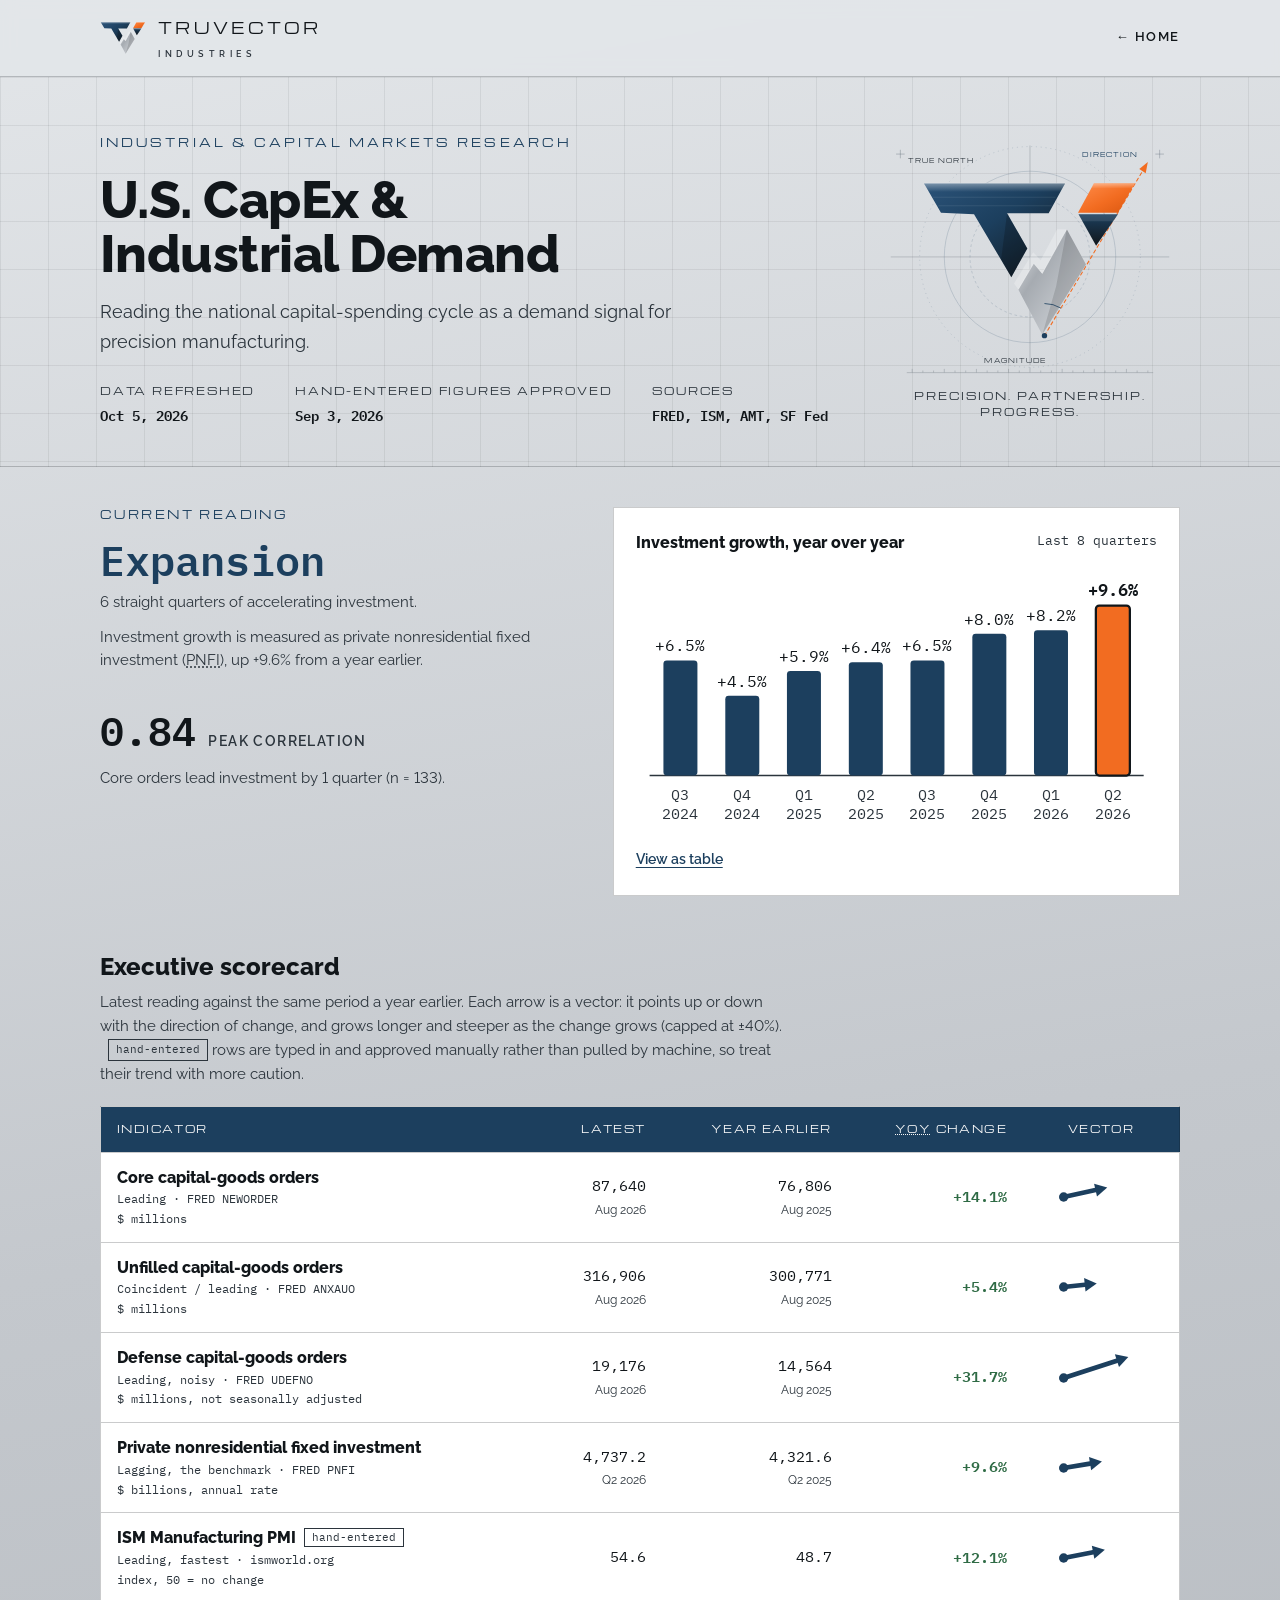
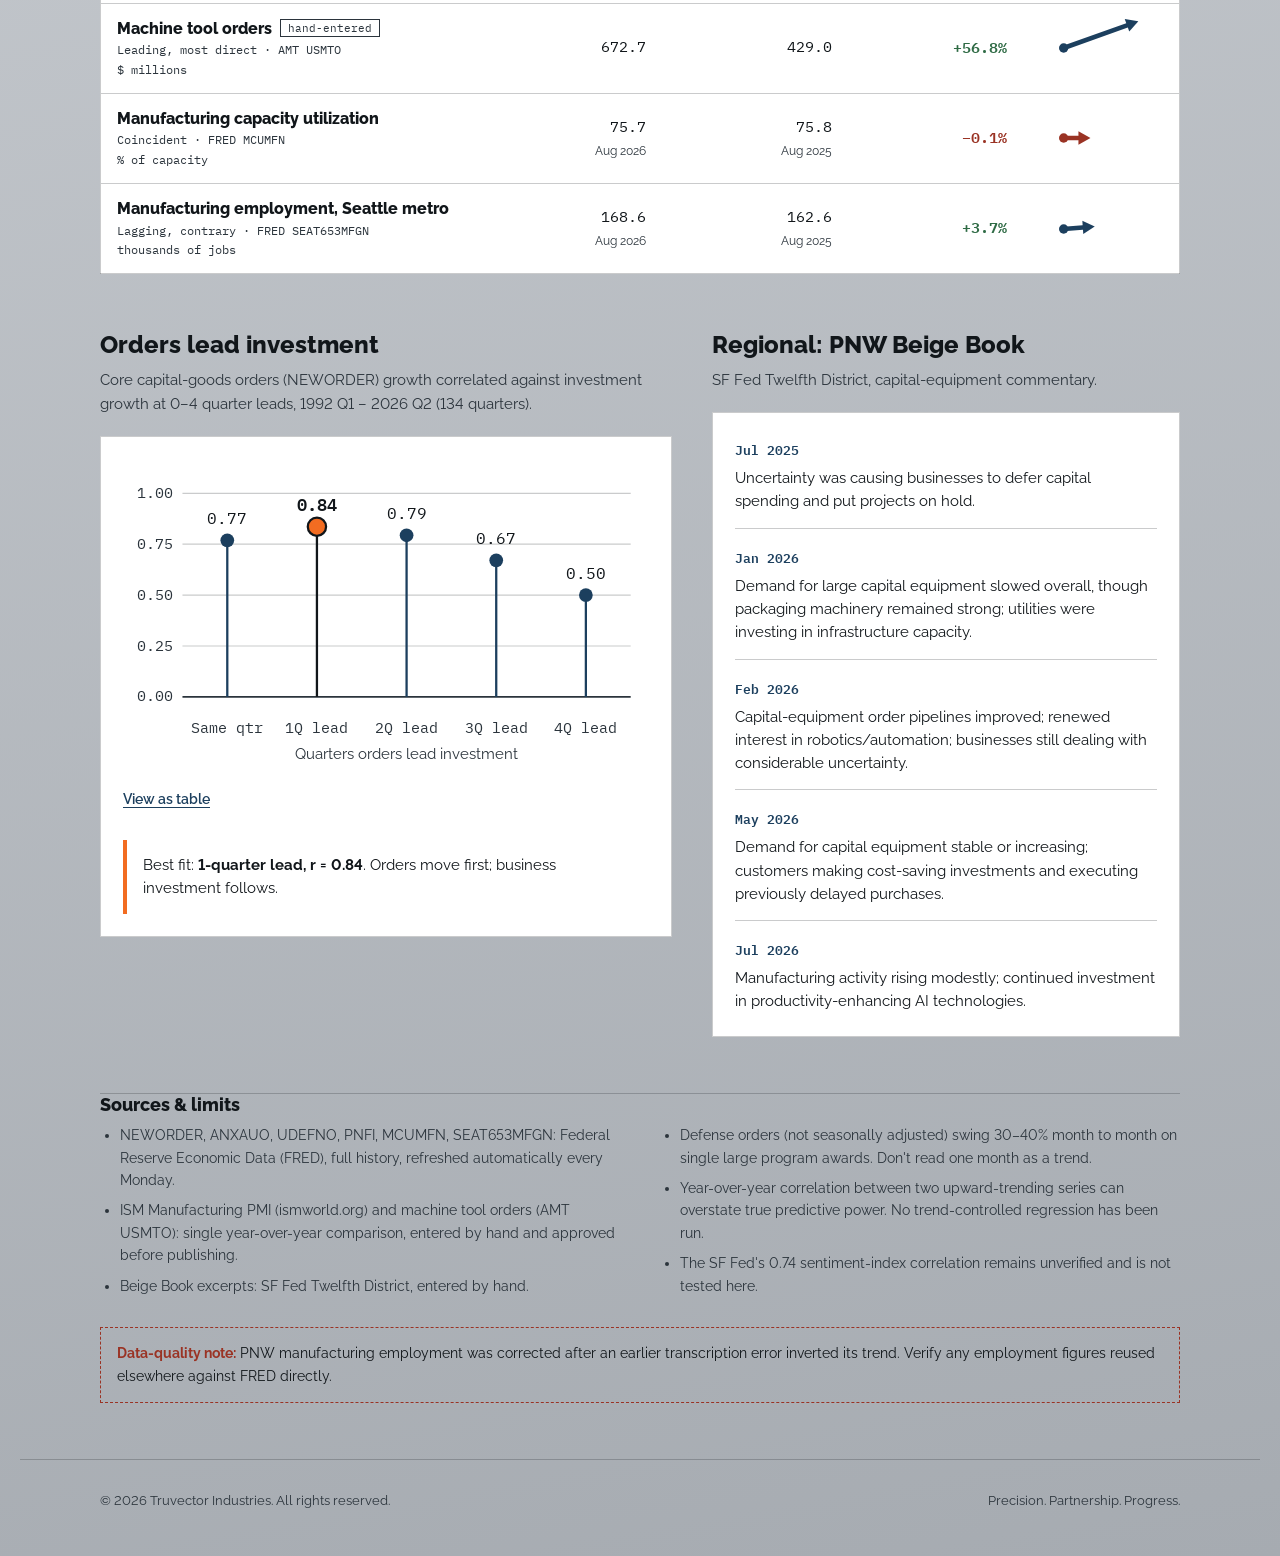
==== public/capex-dashboard.html @ a0f199b0 "Center the figure caption on the home page to match the economics page Co-Authored-By: Claude Sonnet" ====
<!doctype html>
<html lang="en">
<head>
<meta charset="utf-8">
<meta name="viewport" content="width=device-width, initial-scale=1">
<meta name="robots" content="noindex, nofollow">
<link rel="icon" href="favicon.svg" type="image/svg+xml">
<title>CapEx &amp; Industrial Demand | Truvector Industries</title>
<link rel="preconnect" href="https://fonts.googleapis.com">
<link rel="preconnect" href="https://fonts.gstatic.com" crossorigin>
<link rel="stylesheet" href="https://fonts.googleapis.com/css2?family=Michroma&amp;family=Raleway:wght@400;500;600;800&amp;family=IBM+Plex+Mono:wght@400;600&amp;display=swap">
<style>body{margin:0}html{-webkit-text-size-adjust:100%}

/* Machined Silver (#A6ABB1) is the page colour: a gradient from a light tint of it down to the pure brand value. */
:root {
  color-scheme: light;
  --silver-hi: #E3E6E9;
  --silver: #A6ABB1;
  --bg: #C9CDD1;
  --bg-alt: rgba(255,255,255,.38);
  --ink: #11161A;
  --ink-soft: #2B343C;
  --blue: #1C3F5E;
  --blue-text: #1C3F5E;
  --orange: #F26C21;
  --rule: rgba(17,22,26,.22);
  --grid: rgba(17,22,26,.07);
  --btn-bg: #F26C21;
  --btn-ink: #11161A;
  --panel: #FFFFFF;
  --up: #2F6B45;
  --down: #9A3324;
  --track: #E3E7EB;
  --font-mono: "IBM Plex Mono", ui-monospace, Menlo, Consolas, monospace;
  --font-display: "Raleway", "Helvetica Neue", Arial, sans-serif;
  --font-tech: "Michroma", "Eurostile", "Arial Black", sans-serif;
}

* { box-sizing: border-box; }
html { scroll-behavior: smooth; }
html {
  background: var(--silver);
  background-image: linear-gradient(170deg, var(--silver-hi) 0%, #C4C8CD 38%, var(--silver) 100%);
  background-repeat: no-repeat;
  min-height: 100%;
}
body {
  background: transparent;
  color: var(--ink);
  font-family: var(--font-display);
  font-size: 17px;
  line-height: 1.65;
  font-variant-numeric: lining-nums;
  padding-inline: 20px;
}
@media (prefers-reduced-motion: reduce) { html { scroll-behavior: auto; } }

a { color: var(--blue-text); }
:focus-visible { outline: 3px solid var(--blue-text); outline-offset: 3px; }
.dg-ring { stroke: var(--blue-text); opacity: .3; }
.dg-axis { stroke: #5B6670; opacity: .55; } .dg-dash { stroke: var(--blue-text); opacity: .6; } .dg-dot { fill: var(--blue-text); } .dg-arc { stroke: var(--blue-text); }
.dg-t text { fill: var(--ink-soft); } .dg-t text.b { fill: var(--blue-text); }
.skip { position: absolute; left: 16px; top: -100px; z-index: 10; background: var(--ink); color: var(--bg); padding: 12px 18px; font-weight: 800; text-decoration: none; }
.skip:focus { top: 8px; }
.vh { position: absolute; width: 1px; height: 1px; margin: -1px; padding: 0; overflow: hidden; clip: rect(0 0 0 0); white-space: nowrap; border: 0; }

.wrap { max-width: 1080px; margin-inline: auto; }

/* header */
.site-header {
  position: sticky; top: env(safe-area-inset-top, 0px); z-index: 5;
  background: rgba(227,230,233,.9);
  -webkit-backdrop-filter: blur(8px); backdrop-filter: blur(8px);
  border-bottom: 1px solid var(--rule);
  margin-inline: -20px; padding-inline: 20px;
}
.site-header .wrap { display: flex; align-items: center; justify-content: space-between; gap: 16px; padding-block: 14px; }
.brand { display: flex; align-items: center; gap: 12px; text-decoration: none; color: var(--ink); }
.brand svg { width: 46px; height: 34px; flex: none; }
.brand-name { font-family: var(--font-tech); font-size: 15px; letter-spacing: .22em; line-height: 1; }
.brand-sub { display: block; font-size: 9px; letter-spacing: .5em; color: var(--ink-soft); margin-top: 5px; font-family: var(--font-display); font-weight: 600; }
nav { display: flex; gap: 26px; }
nav a.econ { color: var(--blue-text); border-bottom-color: var(--orange); }
nav a { display: inline-flex; align-items: center; min-height: 44px; font-size: 13px; letter-spacing: .12em; text-transform: uppercase; font-weight: 600; color: var(--ink); text-decoration: none; border-bottom: 2px solid transparent; }
nav a:hover { border-bottom-color: var(--orange); }
@media (max-width: 720px) { nav a:not(.keep) { display: none; } nav { gap: 20px; } }

/* hero */
.hero {
  background-image:
    linear-gradient(var(--grid) 1px, transparent 1px),
    linear-gradient(90deg, var(--grid) 1px, transparent 1px);
  background-size: 48px 48px;
  margin-inline: -20px; padding-inline: 20px;
  border-bottom: 1px solid var(--rule);
}
.hero .wrap { display: grid; grid-template-columns: 1.15fr .85fr; gap: 48px; align-items: center; padding-block: 88px 96px; }
@media (max-width: 860px) { .hero .wrap { grid-template-columns: 1fr; gap: 36px; padding-block: 56px 64px; } }
.eyebrow { font-family: var(--font-tech); font-size: 11px; letter-spacing: .28em; text-transform: uppercase; color: var(--blue-text); margin: 0 0 22px; }
h1 { font-size: clamp(38px, 6vw, 68px); line-height: 1.04; font-weight: 800; letter-spacing: -.01em; margin: 0 0 26px; text-wrap: balance; }
h1 .o { color: var(--blue-text); }
.lede { font-size: 19px; color: var(--ink-soft); max-width: 34em; margin: 0 0 32px; }
.btn { display: inline-block; background: var(--btn-bg); color: var(--btn-ink); font-weight: 800; font-size: 14px; letter-spacing: .12em; text-transform: uppercase; text-decoration: none; padding: 15px 26px; border-radius: 2px; }
.btn:hover { filter: brightness(1.06); }
.btn.ghost { background: transparent; color: var(--ink); border: 2px solid var(--ink); padding: 13px 24px; margin-left: 12px; }
.btn.ghost:hover { background: var(--ink); color: #F7F8F9; filter: none; }
.cta-row { display: flex; flex-wrap: wrap; gap: 12px; align-items: center; }
.cta-row .btn.ghost { margin-left: 0; }
.hero figure { margin: 0; }
.hero svg { width: 100%; height: auto; display: block; }
.hero figcaption, .mark-fig figcaption { text-align: center; font-family: var(--font-tech); font-size: 10px; letter-spacing: .2em; text-transform: uppercase; color: var(--ink-soft); margin-top: 8px; }

/* sections */
section { padding-block: 88px; scroll-margin-top: 70px; }
@media (max-width: 720px) { section { padding-block: 60px; } }
.alt { background: var(--bg-alt); margin-inline: -20px; padding-inline: 20px; border-block: 1px solid var(--rule); }
h2 { font-size: clamp(28px, 4vw, 40px); line-height: 1.12; font-weight: 800; margin: 0 0 20px; text-wrap: balance; }
h3 { font-size: 18px; font-weight: 800; margin: 0 0 8px; letter-spacing: .01em; }
.intro { max-width: 40em; color: var(--ink-soft); margin: 0 0 44px; }
.split { display: grid; grid-template-columns: 5fr 7fr; gap: 56px; }
@media (max-width: 860px) { .split { grid-template-columns: 1fr; gap: 24px; } }

/* pillars */
.pillars { display: grid; grid-template-columns: repeat(3, 1fr); gap: 0; border-top: 2px solid var(--ink); }
.pillar { padding: 24px 28px 8px 0; }
.pillar + .pillar { padding-left: 28px; border-left: 1px solid var(--rule); }
.pillar p { margin: 0; color: var(--ink-soft); font-size: 16px; }
.pillar .tag { font-family: var(--font-tech); font-size: 10px; letter-spacing: .24em; color: var(--blue-text); display: block; margin-bottom: 14px; }
@media (max-width: 760px) {
  .pillars { grid-template-columns: 1fr; }
  .pillar, .pillar + .pillar { padding: 22px 0; border-left: 0; border-bottom: 1px solid var(--rule); }
}

/* shops */
.shops { display: grid; grid-template-columns: repeat(3, 1fr); gap: 20px; margin-top: 8px; }
@media (max-width: 860px) { .shops { grid-template-columns: 1fr; } }
.slot { border: 1.5px dashed #5B6670; padding: 26px 24px; min-height: 172px; display: flex; flex-direction: column; justify-content: space-between; background: rgba(255,255,255,.3); }
.slot .kicker { font-family: var(--font-tech); font-size: 10px; letter-spacing: .22em; text-transform: uppercase; color: var(--ink-soft); }
.slot .nm { font-size: 20px; font-weight: 800; }
.slot .nm small { display: block; font-size: 12px; font-weight: 600; letter-spacing: .14em; text-transform: uppercase; color: var(--blue-text); margin-bottom: 4px; }
.slot .dom { font-size: 14px; color: var(--ink-soft); margin: 4px 0 0; }
.shop-note { margin-top: 28px; max-width: 44em; color: var(--ink-soft); font-size: 16px; }

/* about */
.about-body p { margin: 0 0 18px; max-width: 40em; }
.join { margin-top: 36px; padding: 26px 28px; border-left: 4px solid var(--orange); background: var(--bg-alt); max-width: 40em; }
.join h3 { margin-bottom: 6px; }
.join p { margin: 0; color: var(--ink-soft); font-size: 16px; }

/* contact */
.contact-box { display: grid; grid-template-columns: 5fr 7fr; gap: 56px; align-items: start; }
@media (max-width: 860px) { .contact-box { grid-template-columns: 1fr; gap: 20px; } }
.addr { font-family: var(--font-tech); font-size: 14px; letter-spacing: .06em; word-break: break-all; user-select: all; color: var(--blue-text); }

footer { border-top: 1px solid var(--rule); padding-block: 30px 44px; font-size: 13px; color: var(--ink-soft); }
footer .wrap { display: flex; flex-wrap: wrap; justify-content: space-between; gap: 10px 24px; }

/* ---------- CapEx dashboard page ---------- */
.pagehead {
  background-image:
    linear-gradient(var(--grid) 1px, transparent 1px),
    linear-gradient(90deg, var(--grid) 1px, transparent 1px);
  background-size: 48px 48px;
  margin-inline: -20px; padding-inline: 20px;
  border-bottom: 1px solid var(--rule);
}
.pagehead .wrap { display: grid; grid-template-columns: 1fr 300px; gap: 40px; align-items: center; padding-block: 56px 40px; }
.pagehead .mark-fig { margin: 0; }
.pagehead .mark-fig svg { width: 100%; height: auto; display: block; }
.mark-fig figcaption { text-align: center; }
@media (max-width: 860px) { .pagehead .wrap { grid-template-columns: 1fr; } .pagehead .mark-fig { display: none; } }
.pagehead h1 { font-size: clamp(32px, 5vw, 52px); margin-bottom: 16px; }
.pagehead .lede { font-size: 18px; margin-bottom: 26px; }
.meta-row { display: flex; flex-wrap: wrap; gap: 14px 40px; margin: 0; }
.meta-row dt { font-family: var(--font-tech); font-size: 10px; letter-spacing: .18em; text-transform: uppercase; color: var(--ink-soft); }
.meta-row dd { margin: 4px 0 0; font-family: var(--font-mono); font-size: 14px; font-weight: 600; }

.dash .wrap > section { padding-block: 0; }
.dash section { padding-block: 0; margin-top: 56px; }
.dash h2.section-title { font-size: 24px; line-height: 1.25; margin: 0 0 8px; }
.section-note { font-size: 15px; color: var(--ink-soft); margin: 0 0 20px; max-width: 46em; line-height: 1.6; }

.notice { margin: 32px 0 0; padding: 14px 18px; background: var(--bg-alt); border-left: 4px solid var(--orange); font-size: 15px; }

/* current reading */
.reading { display: grid; grid-template-columns: 5fr 6fr; gap: 40px; align-items: start; }
.dash .reading { margin-top: 40px; }
@media (max-width: 860px) { .reading { grid-template-columns: 1fr; gap: 28px; } }
.dash h2.eyebrow { font-family: var(--font-tech); font-size: 11px; letter-spacing: .22em; text-transform: uppercase; color: var(--blue-text); font-weight: 400; margin: 0 0 12px; line-height: 1.4; }
.regime { font-family: var(--font-mono); font-size: clamp(30px, 4.4vw, 42px); font-weight: 600; color: var(--blue-text); line-height: 1.15; margin: 0 0 8px; }
.regime-sub { margin: 0 0 12px; color: var(--ink-soft); font-size: 15px; line-height: 1.55; max-width: 34em; }
.bignum { font-family: var(--font-display); margin: 24px 0 4px; font-size: 14px; color: var(--ink-soft); text-transform: uppercase; letter-spacing: .1em; font-weight: 600; }
.bignum span { font-family: var(--font-mono); font-size: 40px; letter-spacing: 0; color: var(--ink); font-weight: 600; margin-right: 8px; text-transform: none; }
.reading-chart { margin: 0; background: var(--panel); border: 1px solid var(--rule); padding: 22px 22px 14px; }
.reading-chart figcaption { display: flex; flex-wrap: wrap; justify-content: space-between; gap: 4px 16px; margin-bottom: 10px; }
.cap { font-weight: 800; font-size: 16px; }
.capsub { font-family: var(--font-mono); font-size: 13px; color: var(--ink-soft); }

/* svg charts: all colour from tokens so both themes work */
.chart { width: 100%; height: auto; display: block; overflow: visible; }
.chart .axis { stroke: var(--ink-soft); stroke-width: 1.5; }
.chart .grid { stroke: var(--rule); stroke-width: 1; }
.chart .bar { fill: var(--blue-text); }
.chart .bar.latest, .chart .dot.peak { fill: var(--orange); stroke: var(--ink); stroke-width: 2; }
.chart .stem { stroke: var(--blue-text); stroke-width: 2; }
.chart .stem.peak { stroke: var(--ink); }
.chart .dot { fill: var(--blue-text); }
.chart text { font-family: var(--font-mono); }
.chart .val { fill: var(--ink); font-size: 14px; }
.chart .val.strong { font-weight: 600; font-size: 15px; }
.chart .tick { fill: var(--ink-soft); font-size: 13px; }
.chart .axislabel { fill: var(--ink-soft); font-size: 13px; font-family: var(--font-display); }

.tableview { margin-top: 10px; font-size: 14px; }
.tableview summary { cursor: pointer; min-height: 44px; display: flex; align-items: center; color: var(--blue-text); font-weight: 600; text-decoration: underline; text-underline-offset: 3px; }
.tableview[open] summary { margin-bottom: 6px; }
.mini { border-collapse: collapse; width: 100%; font-size: 14px; }
.mini th, .mini td { padding: 8px 10px; text-align: left; border-bottom: 1px solid var(--rule); }
.mini td { font-family: var(--font-mono); }
.mini thead th { font-size: 12px; color: var(--ink-soft); font-weight: 600; text-transform: uppercase; letter-spacing: .06em; }

/* scorecard */
.tscroll { overflow-x: auto; }
.scorecard { width: 100%; border-collapse: collapse; background: var(--panel); border: 1px solid var(--rule); }
.scorecard th, .scorecard td { padding: 14px 16px; border-bottom: 1px solid var(--rule); vertical-align: middle; }
.scorecard tbody tr:last-child > * { border-bottom: 0; }
.scorecard thead th { background: var(--blue); color: #F7F8F9; font-family: var(--font-tech); font-size: 10px; text-transform: uppercase; letter-spacing: .14em; font-weight: 400; text-align: left; padding-block: 14px; }
.scorecard .r { text-align: right; }
.scorecard .c { text-align: center; }
.scorecard tbody th { text-align: left; font-weight: 400; }
.scorecard .nm { display: block; font-weight: 800; font-size: 16px; line-height: 1.35; }
.scorecard .meta { display: block; font-family: var(--font-mono); font-size: 12px; color: var(--ink-soft); margin-top: 3px; line-height: 1.4; }
.scorecard td.n { font-family: var(--font-mono); font-size: 15px; text-align: right; font-variant-numeric: tabular-nums; white-space: nowrap; }
.scorecard .per { display: block; font-family: var(--font-display); font-size: 12px; color: var(--ink-soft); margin-top: 2px; }
.scorecard td.chg { font-weight: 600; }
.scorecard td.up { color: var(--up); }
.scorecard td.down { color: var(--down); }
.scorecard td.vec { text-align: center; padding-block: 6px; }
.arr { display: block; margin-inline: auto; width: 96px; height: auto; }
.arr.up { color: var(--blue-text); }
.arr.down { color: var(--down); }
.arr line { stroke: currentColor; stroke-width: 3.5; stroke-linecap: round; }
.arr polygon, .arr circle { fill: currentColor; }
.flag { display: inline-block; font-family: var(--font-mono); font-size: 11px; font-weight: 400; padding: 1px 7px; border: 1px solid var(--ink-soft); color: var(--ink-soft); margin-left: 8px; vertical-align: 2px; white-space: nowrap; }

/* lower panels */
.two-col { display: grid; grid-template-columns: 1.1fr .9fr; gap: 40px; margin-top: 56px; }
.two-col > section { margin-top: 0; }
@media (max-width: 860px) { .two-col { grid-template-columns: 1fr; gap: 48px; } }
.panel { margin: 0; background: var(--panel); border: 1px solid var(--rule); padding: 22px; }
.callout { margin: 18px 0 0; padding: 14px 16px; background: var(--bg-alt); border-left: 4px solid var(--orange); font-size: 15px; line-height: 1.55; }
ol.beige { list-style: none; margin: 0; }
.beige li { padding: 14px 0; border-bottom: 1px solid var(--rule); }
.beige li:first-child { padding-top: 0; }
.beige li:last-child { border-bottom: 0; padding-bottom: 0; }
.beige time { font-family: var(--font-mono); font-size: 13px; color: var(--blue-text); font-weight: 600; }
.beige p { margin: 4px 0 0; font-size: 15px; line-height: 1.55; }

.notes { margin-top: 64px; border-top: 1px solid var(--rule); padding-top: 28px; }
.dash .notes { padding-top: 28px; }
.notes h2.section-title { font-size: 18px; }
.footer-grid { display: grid; grid-template-columns: 1fr 1fr; gap: 12px 40px; font-size: 14px; color: var(--ink-soft); line-height: 1.6; }
@media (max-width: 760px) { .footer-grid { grid-template-columns: 1fr; } }
.footer-grid ul { margin: 0; padding-left: 20px; }
.footer-grid li { margin-bottom: 8px; }
.corr-note { margin: 22px 0 0; padding: 14px 16px; border: 1px dashed var(--down); font-size: 14px; }
.corr-note strong { color: var(--down); }

footer { margin-top: 56px; }

@media (max-width: 720px) {
  .pagehead .wrap { padding-block: 44px 32px; }
  .dash section { margin-top: 44px; }
  .reading-chart, .panel { padding: 16px; }
  .scorecard th, .scorecard td { padding: 12px 10px; }
  .scorecard .nm { font-size: 15px; }
  .scorecard td.n { font-size: 14px; }
}
@media (max-width: 600px) {
  .col-prior { display: none; }
  .arr { width: 60px; }
  .scorecard td.vec { padding-inline: 4px; }
  .scorecard th, .scorecard td { padding-inline: 8px; }
  .scorecard thead th { letter-spacing: .06em; }
}
</style>
</head>
<body>
<svg class="mark-defs" width="0" height="0" aria-hidden="true" focusable="false" style="position:absolute;width:0;height:0;overflow:hidden">
  <defs>
    <linearGradient id="tvNavy" x1="0" y1="0" x2="1" y2="1">
      <stop offset="0" stop-color="#2B5379"/>
      <stop offset=".45" stop-color="#1C3F5E"/>
      <stop offset="1" stop-color="#11161A"/>
    </linearGradient>
    <linearGradient id="tvNavy2" x1="0" y1="0" x2="0" y2="1">
      <stop offset="0" stop-color="#1C3F5E"/>
      <stop offset="1" stop-color="#11161A"/>
    </linearGradient>
    <linearGradient id="tvOrange" x1="0" y1="0" x2="1" y2="1">
      <stop offset="0" stop-color="#FF8C4A"/>
      <stop offset=".55" stop-color="#F26C21"/>
      <stop offset="1" stop-color="#D9560F"/>
    </linearGradient>
    <linearGradient id="tvSilver" x1="0" y1="0" x2="1" y2="1">
      <stop offset="0" stop-color="#E4E7EA"/>
      <stop offset=".35" stop-color="#A6ABB1"/>
      <stop offset=".7" stop-color="#C3C7CC"/>
      <stop offset="1" stop-color="#7C828A"/>
    </linearGradient>
    <linearGradient id="tvSheen" x1="0" y1="0" x2="0" y2="1">
      <stop offset="0" stop-color="#fff" stop-opacity=".38"/>
      <stop offset="1" stop-color="#fff" stop-opacity="0"/>
    </linearGradient>

    <!-- Vector mark (Concept 1), drawn in the coordinate space of the approved logo file. -->
    <symbol id="tv-mark" viewBox="240 172 412 304">
      <!-- navy T / V body (traced from the approved logo file) -->
      <polygon fill="url(#tvNavy)" points="247,182 512,182 481,238 403,238 441,304 411,358 341,240 279,237"/>
      <polygon fill="url(#tvSheen)" points="247,182 512,182 504,198 256,198"/>
      <polygon fill="#000" opacity=".2" points="403,238 441,304 411,358 392,324"/>
      <polyline fill="none" stroke="#fff" stroke-opacity=".4" stroke-width="1.5" stroke-linejoin="round" points="247,182 512,182"/>
      <!-- fine machining lines across the bar -->
      <g stroke="#fff" stroke-opacity=".16" stroke-width="1" fill="none">
        <line x1="264" y1="208" x2="494" y2="208"/>
        <line x1="274" y1="224" x2="487" y2="224"/>
      </g>
      <!-- signal orange blade -->
      <polygon fill="url(#tvOrange)" points="566,182 643,182 611,237 536,237"/>
      <polygon fill="url(#tvSheen)" points="566,182 643,182 637,192 560,192"/>
      <!-- navy tail beneath the blade -->
      <polygon fill="url(#tvNavy2)" points="537,240 611,240 570,299"/>
      <polygon fill="#fff" opacity=".10" points="537,240 611,240 604,253 544,253"/>
      <!-- machined silver chevron -->
      <polygon fill="url(#tvSilver)" points="515,268 551,334 469,466 424,381 453,332 469,351"/>
      <polygon fill="#000" opacity=".13" points="515,268 551,334 469,466 495,375"/>
      <polygon fill="#fff" opacity=".24" points="424,381 453,332 469,351 515,268 497,268 466,326 452,311 416,370"/>
      <polyline fill="none" stroke="#fff" stroke-opacity=".55" stroke-width="1.2" stroke-linejoin="round" points="424,381 453,332 469,351 515,268"/>
    </symbol>

    <!-- Hero figure: the mark inside a precision / coordinate construction. -->
    <symbol id="tv-hero" viewBox="0 0 560 450">
      <g class="dg-ring" fill="none" stroke-width="1">
        <circle cx="280" cy="222" r="206" stroke-dasharray="2 7"/>
        <circle cx="280" cy="222" r="160"/>
        <circle cx="280" cy="222" r="112" stroke-dasharray="5 5"/>
      </g>
      <g class="dg-axis" fill="none" stroke-width="1">
        <line x1="20" y1="222" x2="540" y2="222"/>
        <line x1="280" y1="14" x2="280" y2="424"/>
      </g>
      <!-- ruler -->
      <g class="dg-axis" stroke-width="1">
        <path d="M60 438v-7M80 438v-4M100 438v-4M120 438v-7M140 438v-4M160 438v-4M180 438v-7M200 438v-4M220 438v-4M240 438v-7M260 438v-4M280 438v-10M300 438v-4M320 438v-4M340 438v-7M360 438v-4M380 438v-4M400 438v-7M420 438v-4M440 438v-4M460 438v-7M480 438v-4M500 438v-4"/>
        <line x1="50" y1="438" x2="510" y2="438"/>
      </g>
      <!-- registration crosses -->
      <g class="dg-axis" stroke-width="1.2" fill="none">
        <path d="M30 30h16M38 22v16"/><path d="M514 30h16M522 22v16"/>
      </g>
      <!-- trajectory vector, drawn behind the mark: silver tip to beyond the orange blade -->
      <line x1="307" y1="369" x2="490" y2="62" stroke="#F26C21" stroke-width="2" stroke-dasharray="6 6" stroke-linecap="round"/>
      <polygon points="500,45 496,66 484,58" fill="#F26C21"/>
      <!-- the mark -->
      <use href="#tv-mark" x="75" y="74" width="410" height="304"/>
      <circle class="dg-dot" cx="307" cy="369" r="5"/>
      <path class="dg-arc" d="M 307 309 A 60 60 0 0 1 337.7 317.5" fill="none" stroke-width="1.5"/>
      <g class="dg-t" font-family="Michroma, Arial, sans-serif" font-size="11" letter-spacing="2">
        <text x="195" y="420">MAGNITUDE</text>
        <text class="b" x="378" y="36">DIRECTION</text>
        <text x="52" y="46">TRUE NORTH</text>
      </g>
    </symbol>
  </defs>
</svg>

<a class="skip" href="#main">Skip to main content</a>
<header class="site-header"><div class="wrap"><a class="brand" href="index.html" aria-label="Truvector Industries, home"><svg viewBox="0 0 412 304" aria-hidden="true" focusable="false"><use href="#tv-mark"/></svg><span><span class="brand-name">TRUVECTOR</span><span class="brand-sub">INDUSTRIES</span></span></a><nav aria-label="Primary"><a class="keep" href="index.html">&larr; Home</a></nav></div></header>
<main id="main" class="dash" tabindex="-1">
  <div class="pagehead">
    <div class="wrap">
      <div>
        <p class="eyebrow">Industrial &amp; Capital Markets Research</p>
        <h1>U.S. CapEx &amp; Industrial Demand</h1>
        <p class="lede">Reading the national capital-spending cycle as a demand signal for precision manufacturing.</p>
        <dl class="meta-row">
          <div><dt>Data refreshed</dt><dd><time datetime="2026-10-05">Oct 5, 2026</time></dd></div>
          <div><dt>Hand-entered figures approved</dt><dd><time datetime="2026-09-03">Sep 3, 2026</time></dd></div>
          <div><dt>Sources</dt><dd>FRED, ISM, AMT, SF Fed</dd></div>
        </dl>
      </div>
      <figure class="mark-fig">
        <svg viewBox="0 0 560 450" role="img" aria-label="The Truvector vector mark set inside a coordinate grid, with a trajectory line showing direction and magnitude"><use href="#tv-hero"/></svg>
        <figcaption>Precision. Partnership. Progress.</figcaption>
      </figure>
    </div>
  </div>

  <div class="wrap">
    
    <section class="reading" aria-labelledby="reading-h">
      <div class="reading-text">
        <h2 id="reading-h" class="eyebrow">Current reading</h2>
        <p class="regime">Expansion</p>
        <p class="regime-sub">6 straight quarters of accelerating investment.</p>
        <p class="regime-sub">Investment growth is measured as private nonresidential fixed investment (<abbr title="Private nonresidential fixed investment">PNFI</abbr>), up +9.6% from a year earlier.</p>
        <p class="bignum"><span>0.84</span> peak correlation</p>
        <p class="regime-sub">Core orders lead investment by 1 quarter (n&nbsp;=&nbsp;133).</p>
      </div>
      <figure class="reading-chart">
        <figcaption><span class="cap">Investment growth, year over year</span><span class="capsub">Last 8 quarters</span></figcaption>
        <svg viewBox="0 0 460 230" role="img" aria-labelledby="pn-t pn-d" class="chart">
<title id="pn-t">Private nonresidential fixed investment, year-over-year growth by quarter</title>
<desc id="pn-d">Q3 2024 +6.5%; Q4 2024 +4.5%; Q1 2025 +5.9%; Q2 2025 +6.4%; Q3 2025 +6.5%; Q4 2025 +8.0%; Q1 2026 +8.2%; Q2 2026 +9.6%.</desc>
<line class="axis" x1="12" x2="448" y1="184.0" y2="184.0" />
<g><title>Q3 2024: +6.5%</title><rect class="bar" x="24.2" y="82.4" width="30.0" height="101.6" rx="3" /></g>
<text class="val" x="39.2" y="74.4" text-anchor="middle">+6.5%</text>
<text class="tick" x="39.2" y="206" text-anchor="middle">Q3</text><text class="tick" x="39.2" y="222" text-anchor="middle">2024</text>
<g><title>Q4 2024: +4.5%</title><rect class="bar" x="78.8" y="113.7" width="30.0" height="70.3" rx="3" /></g>
<text class="val" x="93.8" y="105.7" text-anchor="middle">+4.5%</text>
<text class="tick" x="93.8" y="206" text-anchor="middle">Q4</text><text class="tick" x="93.8" y="222" text-anchor="middle">2024</text>
<g><title>Q1 2025: +5.9%</title><rect class="bar" x="133.2" y="91.8" width="30.0" height="92.2" rx="3" /></g>
<text class="val" x="148.2" y="83.8" text-anchor="middle">+5.9%</text>
<text class="tick" x="148.2" y="206" text-anchor="middle">Q1</text><text class="tick" x="148.2" y="222" text-anchor="middle">2025</text>
<g><title>Q2 2025: +6.4%</title><rect class="bar" x="187.8" y="84.0" width="30.0" height="100.0" rx="3" /></g>
<text class="val" x="202.8" y="76.0" text-anchor="middle">+6.4%</text>
<text class="tick" x="202.8" y="206" text-anchor="middle">Q2</text><text class="tick" x="202.8" y="222" text-anchor="middle">2025</text>
<g><title>Q3 2025: +6.5%</title><rect class="bar" x="242.2" y="82.4" width="30.0" height="101.6" rx="3" /></g>
<text class="val" x="257.2" y="74.4" text-anchor="middle">+6.5%</text>
<text class="tick" x="257.2" y="206" text-anchor="middle">Q3</text><text class="tick" x="257.2" y="222" text-anchor="middle">2025</text>
<g><title>Q4 2025: +8.0%</title><rect class="bar" x="296.8" y="59.0" width="30.0" height="125.0" rx="3" /></g>
<text class="val" x="311.8" y="51.0" text-anchor="middle">+8.0%</text>
<text class="tick" x="311.8" y="206" text-anchor="middle">Q4</text><text class="tick" x="311.8" y="222" text-anchor="middle">2025</text>
<g><title>Q1 2026: +8.2%</title><rect class="bar" x="351.2" y="55.9" width="30.0" height="128.1" rx="3" /></g>
<text class="val" x="366.2" y="47.9" text-anchor="middle">+8.2%</text>
<text class="tick" x="366.2" y="206" text-anchor="middle">Q1</text><text class="tick" x="366.2" y="222" text-anchor="middle">2026</text>
<g><title>Q2 2026: +9.6%</title><rect class="bar latest" x="405.8" y="34.0" width="30.0" height="150.0" rx="3" /></g>
<text class="val strong" x="420.8" y="26.0" text-anchor="middle">+9.6%</text>
<text class="tick" x="420.8" y="206" text-anchor="middle">Q2</text><text class="tick" x="420.8" y="222" text-anchor="middle">2026</text>
</svg>
        <details class='tableview'><summary>View as table</summary><div class='tscroll' role='region' aria-label='PNFI growth table' tabindex='0'><table class='mini'><caption class='vh'>PNFI year-over-year growth by quarter</caption><thead><tr><th scope='col'>Quarter</th><th scope='col'>YoY growth</th></tr></thead><tbody><tr><th scope='row'>Q3 2024</th><td>+6.5%</td></tr><tr><th scope='row'>Q4 2024</th><td>+4.5%</td></tr><tr><th scope='row'>Q1 2025</th><td>+5.9%</td></tr><tr><th scope='row'>Q2 2025</th><td>+6.4%</td></tr><tr><th scope='row'>Q3 2025</th><td>+6.5%</td></tr><tr><th scope='row'>Q4 2025</th><td>+8.0%</td></tr><tr><th scope='row'>Q1 2026</th><td>+8.2%</td></tr><tr><th scope='row'>Q2 2026</th><td>+9.6%</td></tr></tbody></table></div></details>
      </figure>
    </section>

    <section aria-labelledby="scorecard-h">
      <h2 id="scorecard-h" class="section-title">Executive scorecard</h2>
      <p class="section-note">Latest reading against the same period a year earlier. Each arrow is a vector: it points up or down with the direction of change, and grows longer and steeper as the change grows (capped at &plusmn;40%). <span class="flag">hand-entered</span> rows are typed in and approved manually rather than pulled by machine, so treat their trend with more caution.</p>
      <div class="tscroll" role="region" aria-labelledby="scorecard-h" tabindex="0">
        <table class="scorecard">
          <caption class="vh">Indicators: latest reading, year-earlier reading, change, and direction</caption>
          <thead><tr>
            <th scope="col">Indicator</th><th scope="col" class="r">Latest</th><th scope="col" class="r col-prior">Year earlier</th>
            <th scope="col" class="r"><abbr title="Year over year">YoY</abbr> change</th><th scope="col" class="c">Vector</th>
          </tr></thead>
          <tbody>
            <tr><th scope='row'><span class='nm'>Core capital-goods orders</span><span class='meta'>Leading &middot; FRED NEWORDER</span><span class='meta'>$ millions</span></th><td class='n'>87,640<span class='per'>Aug 2026</span></td><td class='n col-prior'>76,806<span class='per'>Aug 2025</span></td><td class='n chg up'><span class='vh'>up </span>+14.1%</td><td class='vec'><svg class="arr up" viewBox="0 0 72 48" aria-hidden="true" focusable="false"><line x1="8.0" y1="24.0" x2="31.9" y2="18.8" /><polygon points="40.7,16.9 33.0,23.7 30.8,14.0" /><circle cx="8.0" cy="24.0" r="3.5" /></svg></td></tr>
<tr><th scope='row'><span class='nm'>Unfilled capital-goods orders</span><span class='meta'>Coincident / leading &middot; FRED ANXAUO</span><span class='meta'>$ millions</span></th><td class='n'>316,906<span class='per'>Aug 2026</span></td><td class='n col-prior'>300,771<span class='per'>Aug 2025</span></td><td class='n chg up'><span class='vh'>up </span>+5.4%</td><td class='vec'><svg class="arr up" viewBox="0 0 72 48" aria-hidden="true" focusable="false"><line x1="8.0" y1="24.0" x2="23.9" y2="22.3" /><polygon points="32.8,21.3 24.4,27.3 23.3,17.3" /><circle cx="8.0" cy="24.0" r="3.5" /></svg></td></tr>
<tr><th scope='row'><span class='nm'>Defense capital-goods orders</span><span class='meta'>Leading, noisy &middot; FRED UDEFNO</span><span class='meta'>$ millions, not seasonally adjusted</span></th><td class='n'>19,176<span class='per'>Aug 2026</span></td><td class='n col-prior'>14,564<span class='per'>Aug 2025</span></td><td class='n chg up'><span class='vh'>up </span>+31.7%</td><td class='vec'><svg class="arr up" viewBox="0 0 72 48" aria-hidden="true" focusable="false"><line x1="8.0" y1="24.0" x2="47.9" y2="11.0" /><polygon points="56.5,8.2 49.5,15.7 46.4,6.2" /><circle cx="8.0" cy="24.0" r="3.5" /></svg></td></tr>
<tr><th scope='row'><span class='nm'>Private nonresidential fixed investment</span><span class='meta'>Lagging, the benchmark &middot; FRED PNFI</span><span class='meta'>$ billions, annual rate</span></th><td class='n'>4,737.2<span class='per'>Q2 2026</span></td><td class='n col-prior'>4,321.6<span class='per'>Q2 2025</span></td><td class='n chg up'><span class='vh'>up </span>+9.6%</td><td class='vec'><svg class="arr up" viewBox="0 0 72 48" aria-hidden="true" focusable="false"><line x1="8.0" y1="24.0" x2="27.8" y2="20.7" /><polygon points="36.7,19.2 28.6,25.6 27.0,15.8" /><circle cx="8.0" cy="24.0" r="3.5" /></svg></td></tr>
<tr><th scope='row'><span class='nm'>ISM Manufacturing PMI<span class='flag'>hand-entered</span></span><span class='meta'>Leading, fastest &middot; ismworld.org</span><span class='meta'>index, 50 = no change</span></th><td class='n'>54.6<span class='per'></span></td><td class='n col-prior'>48.7<span class='per'></span></td><td class='n chg up'><span class='vh'>up </span>+12.1%</td><td class='vec'><svg class="arr up" viewBox="0 0 72 48" aria-hidden="true" focusable="false"><line x1="8.0" y1="24.0" x2="30.1" y2="19.7" /><polygon points="38.9,17.9 31.0,24.6 29.1,14.8" /><circle cx="8.0" cy="24.0" r="3.5" /></svg></td></tr>
<tr><th scope='row'><span class='nm'>Machine tool orders<span class='flag'>hand-entered</span></span><span class='meta'>Leading, most direct &middot; AMT USMTO</span><span class='meta'>$ millions</span></th><td class='n'>672.7<span class='per'></span></td><td class='n col-prior'>429.0<span class='per'></span></td><td class='n chg up'><span class='vh'>up </span>+56.8%</td><td class='vec'><svg class="arr up" viewBox="0 0 72 48" aria-hidden="true" focusable="false"><line x1="8.0" y1="24.0" x2="55.5" y2="7.0" /><polygon points="64.0,4.0 57.2,11.7 53.8,2.3" /><circle cx="8.0" cy="24.0" r="3.5" /></svg></td></tr>
<tr><th scope='row'><span class='nm'>Manufacturing capacity utilization</span><span class='meta'>Coincident &middot; FRED MCUMFN</span><span class='meta'>% of capacity</span></th><td class='n'>75.7<span class='per'>Aug 2026</span></td><td class='n col-prior'>75.8<span class='per'>Aug 2025</span></td><td class='n chg down'><span class='vh'>down </span>−0.1%</td><td class='vec'><svg class="arr down" viewBox="0 0 72 48" aria-hidden="true" focusable="false"><line x1="8.0" y1="24.0" x2="19.1" y2="24.0" /><polygon points="28.1,24.0 19.1,29.0 19.1,19.0" /><circle cx="8.0" cy="24.0" r="3.5" /></svg></td></tr>
<tr><th scope='row'><span class='nm'>Manufacturing employment, Seattle metro</span><span class='meta'>Lagging, contrary &middot; FRED SEAT653MFGN</span><span class='meta'>thousands of jobs</span></th><td class='n'>168.6<span class='per'>Aug 2026</span></td><td class='n col-prior'>162.6<span class='per'>Aug 2025</span></td><td class='n chg up'><span class='vh'>up </span>+3.7%</td><td class='vec'><svg class="arr up" viewBox="0 0 72 48" aria-hidden="true" focusable="false"><line x1="8.0" y1="24.0" x2="22.3" y2="22.9" /><polygon points="31.3,22.2 22.7,27.8 22.0,17.9" /><circle cx="8.0" cy="24.0" r="3.5" /></svg></td></tr>
          </tbody>
        </table>
      </div>
    </section>

    <div class="two-col">
      <section aria-labelledby="ll-h">
        <h2 id="ll-h" class="section-title">Orders lead investment</h2>
        <p class="section-note">Core capital-goods orders (NEWORDER) growth correlated against investment growth at 0&ndash;4 quarter leads, 1992 Q1 – 2026 Q2 (134 quarters).</p>
        <figure class="panel">
          <svg viewBox="0 0 460 270" role="img" aria-labelledby="ll-t ll-d" class="chart">
<title id="ll-t">Correlation between core orders growth and investment growth at 0 to 4 quarter leads</title>
<desc id="ll-d">0-quarter lead r = 0.77; 1-quarter lead r = 0.84; 2-quarter lead r = 0.79; 3-quarter lead r = 0.67; 4-quarter lead r = 0.50. Strongest at a 1-quarter lead.</desc>
<line class="axis" x1="52" x2="444" y1="208.0" y2="208.0" />
<text class="tick" x="44" y="212.0" text-anchor="end">0.00</text>
<line class="grid" x1="52" x2="444" y1="163.5" y2="163.5" />
<text class="tick" x="44" y="167.5" text-anchor="end">0.25</text>
<line class="grid" x1="52" x2="444" y1="119.0" y2="119.0" />
<text class="tick" x="44" y="123.0" text-anchor="end">0.50</text>
<line class="grid" x1="52" x2="444" y1="74.5" y2="74.5" />
<text class="tick" x="44" y="78.5" text-anchor="end">0.75</text>
<line class="grid" x1="52" x2="444" y1="30.0" y2="30.0" />
<text class="tick" x="44" y="34.0" text-anchor="end">1.00</text>
<g><title>Same quarter: r = 0.769 (n = 134)</title><line class="stem" x1="91.2" x2="91.2" y1="208.0" y2="71.1" /><circle class="dot" cx="91.2" cy="71.1" r="6" /></g>
<text class="val" x="91.2" y="57.1" text-anchor="middle">0.77</text>
<text class="tick" x="91.2" y="240" text-anchor="middle">Same qtr</text>
<g><title>1-quarter lead: r = 0.836 (n = 133)</title><line class="stem peak" x1="169.6" x2="169.6" y1="208.0" y2="59.2" /><circle class="dot peak" cx="169.6" cy="59.2" r="8" /></g>
<text class="val strong" x="169.6" y="45.2" text-anchor="middle">0.84</text>
<text class="tick" x="169.6" y="240" text-anchor="middle">1Q lead</text>
<g><title>2-quarter lead: r = 0.794 (n = 132)</title><line class="stem" x1="248.0" x2="248.0" y1="208.0" y2="66.7" /><circle class="dot" cx="248.0" cy="66.7" r="6" /></g>
<text class="val" x="248.0" y="52.7" text-anchor="middle">0.79</text>
<text class="tick" x="248.0" y="240" text-anchor="middle">2Q lead</text>
<g><title>3-quarter lead: r = 0.671 (n = 131)</title><line class="stem" x1="326.4" x2="326.4" y1="208.0" y2="88.6" /><circle class="dot" cx="326.4" cy="88.6" r="6" /></g>
<text class="val" x="326.4" y="74.6" text-anchor="middle">0.67</text>
<text class="tick" x="326.4" y="240" text-anchor="middle">3Q lead</text>
<g><title>4-quarter lead: r = 0.500 (n = 130)</title><line class="stem" x1="404.8" x2="404.8" y1="208.0" y2="119.0" /><circle class="dot" cx="404.8" cy="119.0" r="6" /></g>
<text class="val" x="404.8" y="105.0" text-anchor="middle">0.50</text>
<text class="tick" x="404.8" y="240" text-anchor="middle">4Q lead</text>
<text class="axislabel" x="248.0" y="262" text-anchor="middle">Quarters orders lead investment</text>
</svg>
          <details class='tableview'><summary>View as table</summary><div class='tscroll' role='region' aria-label='Lead-lag table' tabindex='0'><table class='mini'><caption class='vh'>Correlation of orders growth with investment growth</caption><thead><tr><th scope='col'>Lead</th><th scope='col'>Correlation (r)</th><th scope='col'>Quarters (n)</th></tr></thead><tbody><tr><th scope='row'>Same quarter</th><td>0.769</td><td>134</td></tr><tr><th scope='row'>1-quarter lead</th><td>0.836</td><td>133</td></tr><tr><th scope='row'>2-quarter lead</th><td>0.794</td><td>132</td></tr><tr><th scope='row'>3-quarter lead</th><td>0.671</td><td>131</td></tr><tr><th scope='row'>4-quarter lead</th><td>0.500</td><td>130</td></tr></tbody></table></div></details>
          <p class="callout">Best fit: <strong>1-quarter lead, r&nbsp;=&nbsp;0.84</strong>. Orders move first; business investment follows.</p>
        </figure>
      </section>
      <section aria-labelledby="bb-h">
        <h2 id="bb-h" class="section-title">Regional: PNW Beige Book</h2>
        <p class="section-note">SF Fed Twelfth District, capital-equipment commentary.</p>
        <ol class="beige panel"><li><time datetime='2025-07'>Jul 2025</time><p>Uncertainty was causing businesses to defer capital spending and put projects on hold.</p></li><li><time datetime='2026-01'>Jan 2026</time><p>Demand for large capital equipment slowed overall, though packaging machinery remained strong; utilities were investing in infrastructure capacity.</p></li><li><time datetime='2026-02'>Feb 2026</time><p>Capital-equipment order pipelines improved; renewed interest in robotics/automation; businesses still dealing with considerable uncertainty.</p></li><li><time datetime='2026-05'>May 2026</time><p>Demand for capital equipment stable or increasing; customers making cost-saving investments and executing previously delayed purchases.</p></li><li><time datetime='2026-07'>Jul 2026</time><p>Manufacturing activity rising modestly; continued investment in productivity-enhancing AI technologies.</p></li></ol>
      </section>
    </div>

    <section class="notes" aria-labelledby="notes-h">
      <h2 id="notes-h" class="section-title">Sources &amp; limits</h2>
      <div class="footer-grid">
        <ul>
          <li>NEWORDER, ANXAUO, UDEFNO, PNFI, MCUMFN, SEAT653MFGN: Federal Reserve Economic Data (FRED), full history, refreshed automatically every Monday.</li>
          <li>ISM Manufacturing PMI (ismworld.org) and machine tool orders (AMT USMTO): single year-over-year comparison, entered by hand and approved before publishing.</li>
          <li>Beige Book excerpts: SF Fed Twelfth District, entered by hand.</li>
        </ul>
        <ul>
          <li>Defense orders (not seasonally adjusted) swing 30&ndash;40% month to month on single large program awards. Don't read one month as a trend.</li>
          <li>Year-over-year correlation between two upward-trending series can overstate true predictive power. No trend-controlled regression has been run.</li>
          <li>The SF Fed's 0.74 sentiment-index correlation remains unverified and is not tested here.</li>
        </ul>
      </div>
      <p class="corr-note"><strong>Data-quality note:</strong> PNW manufacturing employment was corrected after an earlier transcription error inverted its trend. Verify any employment figures reused elsewhere against FRED directly.</p>
    </section>
  </div>
</main>
<footer><div class="wrap"><span>&copy; 2026 Truvector Industries. All rights reserved.</span><span>Precision. Partnership. Progress.</span></div></footer>
</body>
</html>
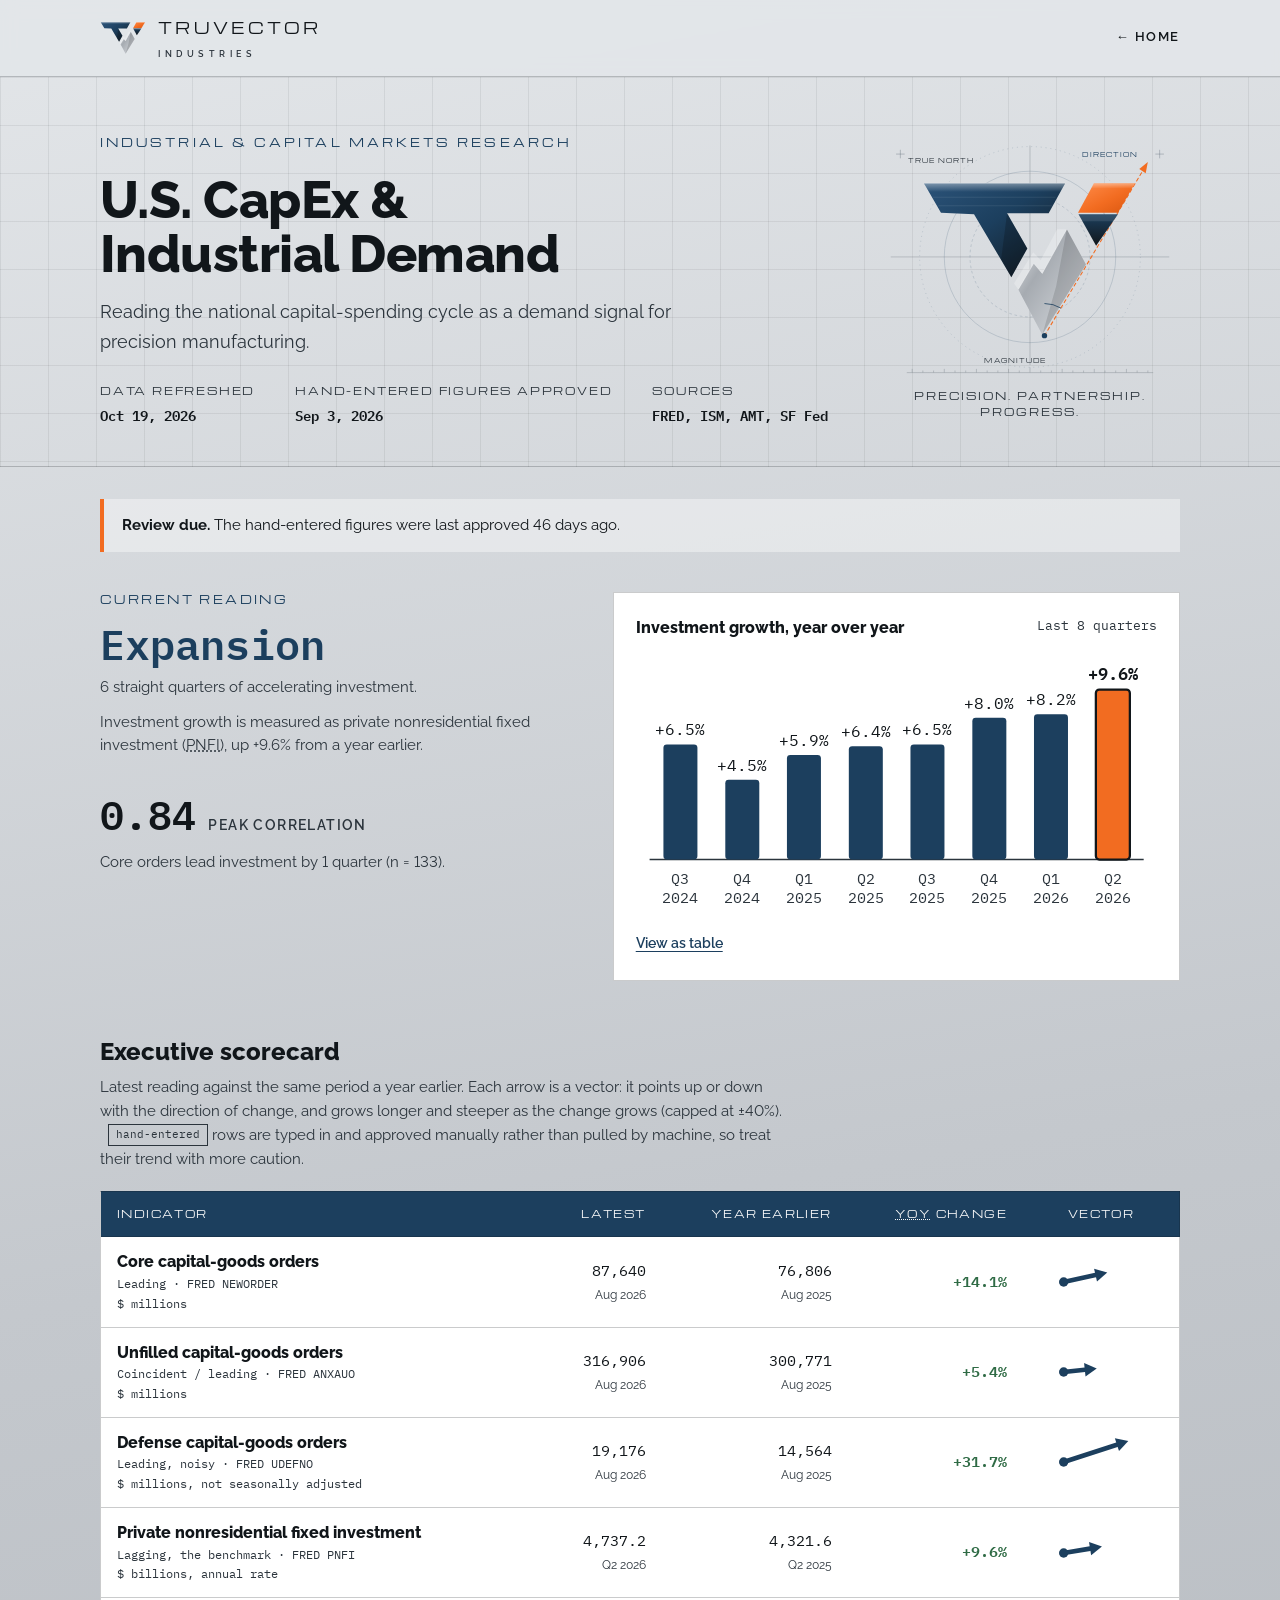
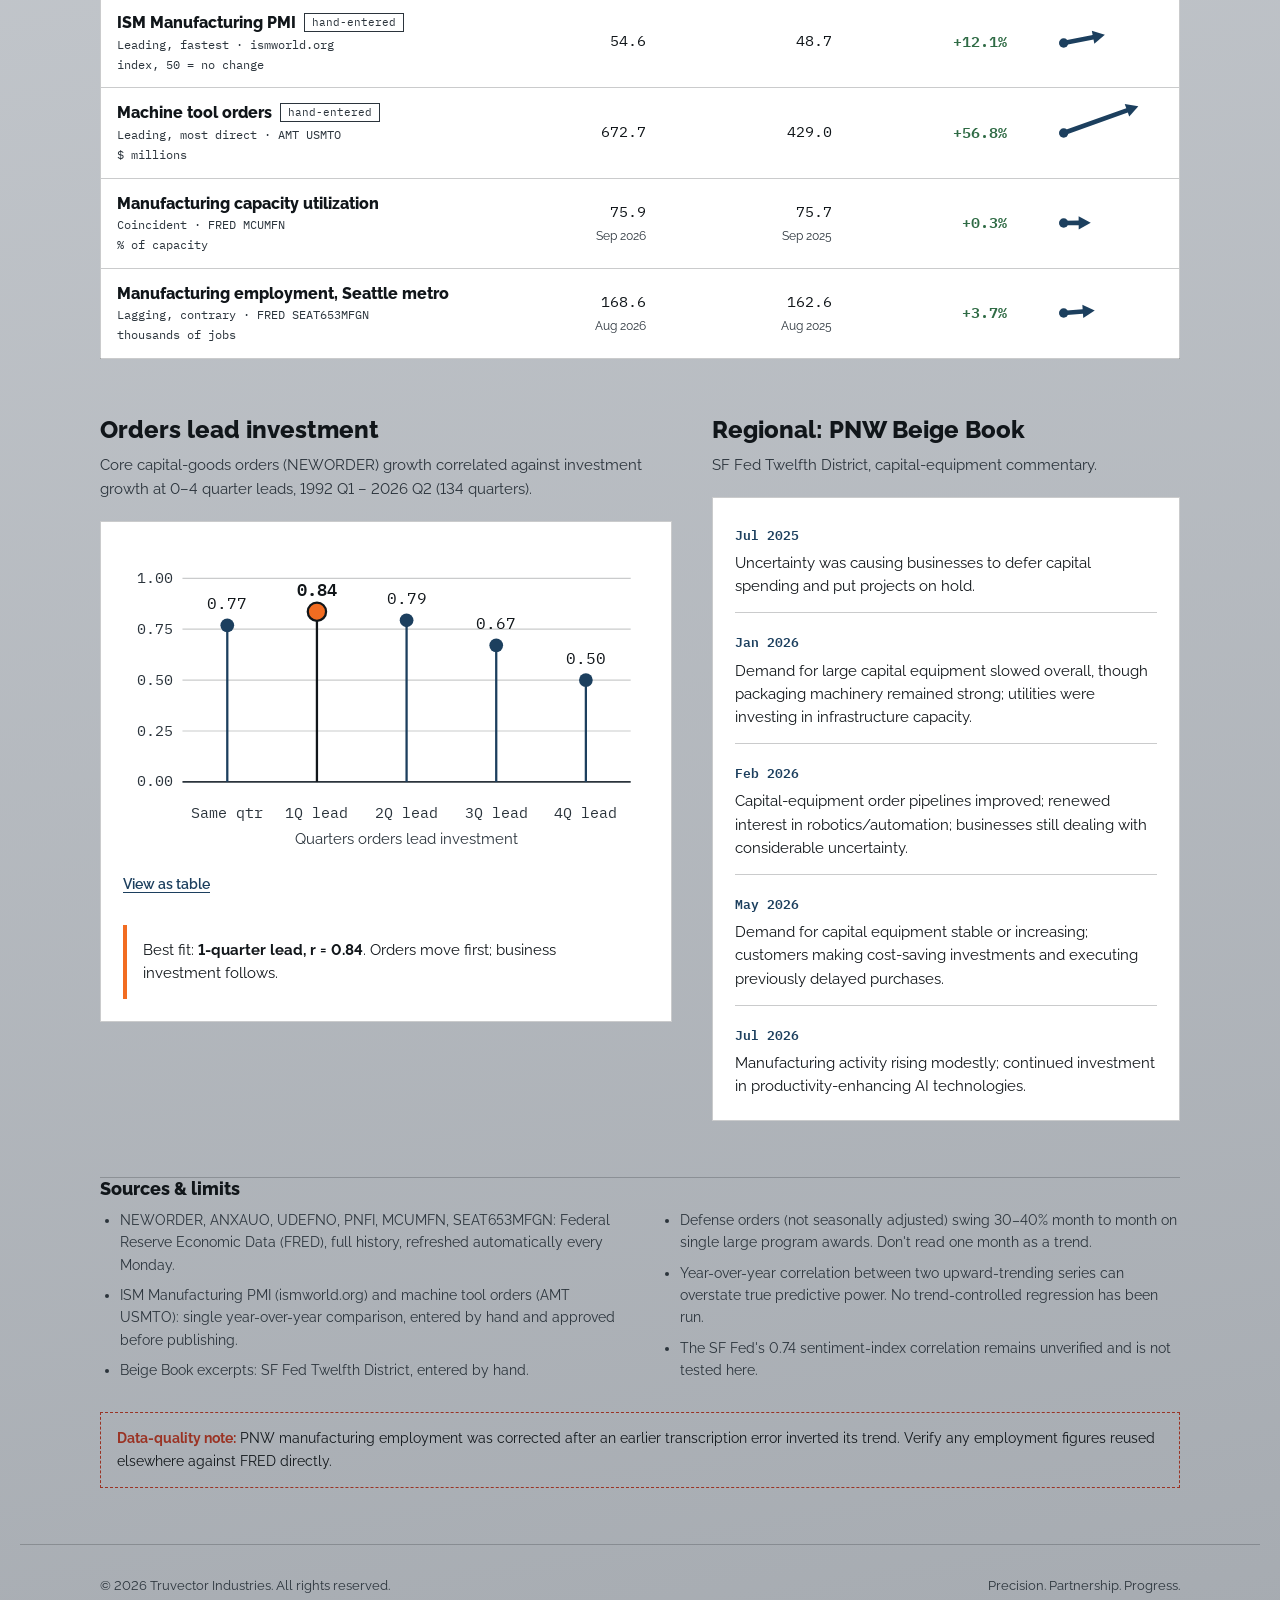
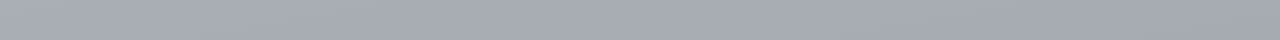
==== commit d15337cb: "Update CapEx dashboard data" ====
--- a/public/capex-dashboard.html
+++ b/public/capex-dashboard.html
@@ -384,20 +384,20 @@
         <h1>U.S. CapEx &amp; Industrial Demand</h1>
         <p class="lede">Reading the national capital-spending cycle as a demand signal for precision manufacturing.</p>
         <dl class="meta-row">
-          <div><dt>Data refreshed</dt><dd><time datetime="2026-10-05">Oct 5, 2026</time></dd></div>
+          <div><dt>Data refreshed</dt><dd><time datetime="2026-10-19">Oct 19, 2026</time></dd></div>
           <div><dt>Hand-entered figures approved</dt><dd><time datetime="2026-09-03">Sep 3, 2026</time></dd></div>
           <div><dt>Sources</dt><dd>FRED, ISM, AMT, SF Fed</dd></div>
         </dl>
       </div>
       <figure class="mark-fig">
         <svg viewBox="0 0 560 450" role="img" aria-label="The Truvector vector mark set inside a coordinate grid, with a trajectory line showing direction and magnitude"><use href="#tv-hero"/></svg>
-        <figcaption>Precision. Partnership. Progress.</figcaption>
+        <figcaption>Precision. Partnership.<br>Progress.</figcaption>
       </figure>
     </div>
   </div>
 
   <div class="wrap">
-    
+    <p class='notice' role='note'><strong>Review due.</strong> The hand-entered figures were last approved 46 days ago.</p>
     <section class="reading" aria-labelledby="reading-h">
       <div class="reading-text">
         <h2 id="reading-h" class="eyebrow">Current reading</h2>
@@ -459,7 +459,7 @@
 <tr><th scope='row'><span class='nm'>Private nonresidential fixed investment</span><span class='meta'>Lagging, the benchmark &middot; FRED PNFI</span><span class='meta'>$ billions, annual rate</span></th><td class='n'>4,737.2<span class='per'>Q2 2026</span></td><td class='n col-prior'>4,321.6<span class='per'>Q2 2025</span></td><td class='n chg up'><span class='vh'>up </span>+9.6%</td><td class='vec'><svg class="arr up" viewBox="0 0 72 48" aria-hidden="true" focusable="false"><line x1="8.0" y1="24.0" x2="27.8" y2="20.7" /><polygon points="36.7,19.2 28.6,25.6 27.0,15.8" /><circle cx="8.0" cy="24.0" r="3.5" /></svg></td></tr>
 <tr><th scope='row'><span class='nm'>ISM Manufacturing PMI<span class='flag'>hand-entered</span></span><span class='meta'>Leading, fastest &middot; ismworld.org</span><span class='meta'>index, 50 = no change</span></th><td class='n'>54.6<span class='per'></span></td><td class='n col-prior'>48.7<span class='per'></span></td><td class='n chg up'><span class='vh'>up </span>+12.1%</td><td class='vec'><svg class="arr up" viewBox="0 0 72 48" aria-hidden="true" focusable="false"><line x1="8.0" y1="24.0" x2="30.1" y2="19.7" /><polygon points="38.9,17.9 31.0,24.6 29.1,14.8" /><circle cx="8.0" cy="24.0" r="3.5" /></svg></td></tr>
 <tr><th scope='row'><span class='nm'>Machine tool orders<span class='flag'>hand-entered</span></span><span class='meta'>Leading, most direct &middot; AMT USMTO</span><span class='meta'>$ millions</span></th><td class='n'>672.7<span class='per'></span></td><td class='n col-prior'>429.0<span class='per'></span></td><td class='n chg up'><span class='vh'>up </span>+56.8%</td><td class='vec'><svg class="arr up" viewBox="0 0 72 48" aria-hidden="true" focusable="false"><line x1="8.0" y1="24.0" x2="55.5" y2="7.0" /><polygon points="64.0,4.0 57.2,11.7 53.8,2.3" /><circle cx="8.0" cy="24.0" r="3.5" /></svg></td></tr>
-<tr><th scope='row'><span class='nm'>Manufacturing capacity utilization</span><span class='meta'>Coincident &middot; FRED MCUMFN</span><span class='meta'>% of capacity</span></th><td class='n'>75.7<span class='per'>Aug 2026</span></td><td class='n col-prior'>75.8<span class='per'>Aug 2025</span></td><td class='n chg down'><span class='vh'>down </span>−0.1%</td><td class='vec'><svg class="arr down" viewBox="0 0 72 48" aria-hidden="true" focusable="false"><line x1="8.0" y1="24.0" x2="19.1" y2="24.0" /><polygon points="28.1,24.0 19.1,29.0 19.1,19.0" /><circle cx="8.0" cy="24.0" r="3.5" /></svg></td></tr>
+<tr><th scope='row'><span class='nm'>Manufacturing capacity utilization</span><span class='meta'>Coincident &middot; FRED MCUMFN</span><span class='meta'>% of capacity</span></th><td class='n'>75.9<span class='per'>Sep 2026</span></td><td class='n col-prior'>75.7<span class='per'>Sep 2025</span></td><td class='n chg up'><span class='vh'>up </span>+0.3%</td><td class='vec'><svg class="arr up" viewBox="0 0 72 48" aria-hidden="true" focusable="false"><line x1="8.0" y1="24.0" x2="19.3" y2="23.9" /><polygon points="28.3,23.8 19.3,28.9 19.2,18.9" /><circle cx="8.0" cy="24.0" r="3.5" /></svg></td></tr>
 <tr><th scope='row'><span class='nm'>Manufacturing employment, Seattle metro</span><span class='meta'>Lagging, contrary &middot; FRED SEAT653MFGN</span><span class='meta'>thousands of jobs</span></th><td class='n'>168.6<span class='per'>Aug 2026</span></td><td class='n col-prior'>162.6<span class='per'>Aug 2025</span></td><td class='n chg up'><span class='vh'>up </span>+3.7%</td><td class='vec'><svg class="arr up" viewBox="0 0 72 48" aria-hidden="true" focusable="false"><line x1="8.0" y1="24.0" x2="22.3" y2="22.9" /><polygon points="31.3,22.2 22.7,27.8 22.0,17.9" /><circle cx="8.0" cy="24.0" r="3.5" /></svg></td></tr>
           </tbody>
         </table>
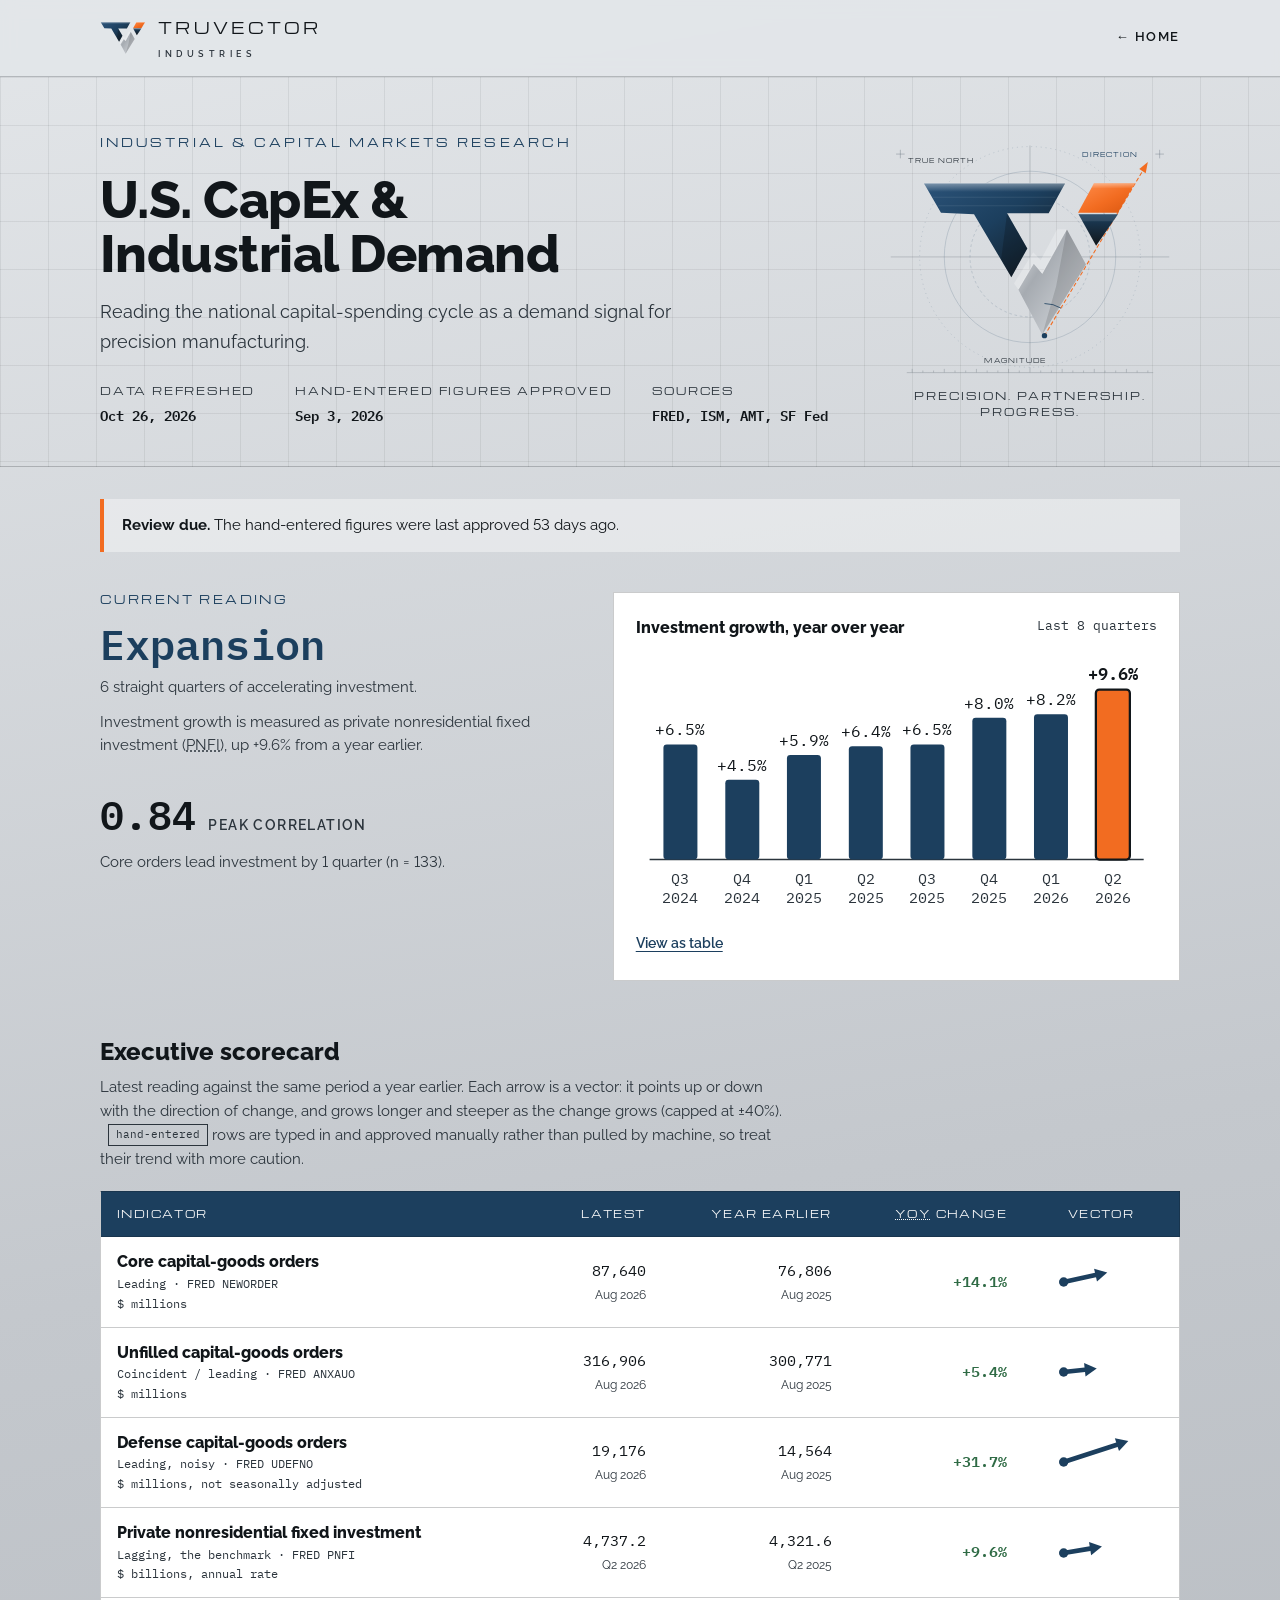
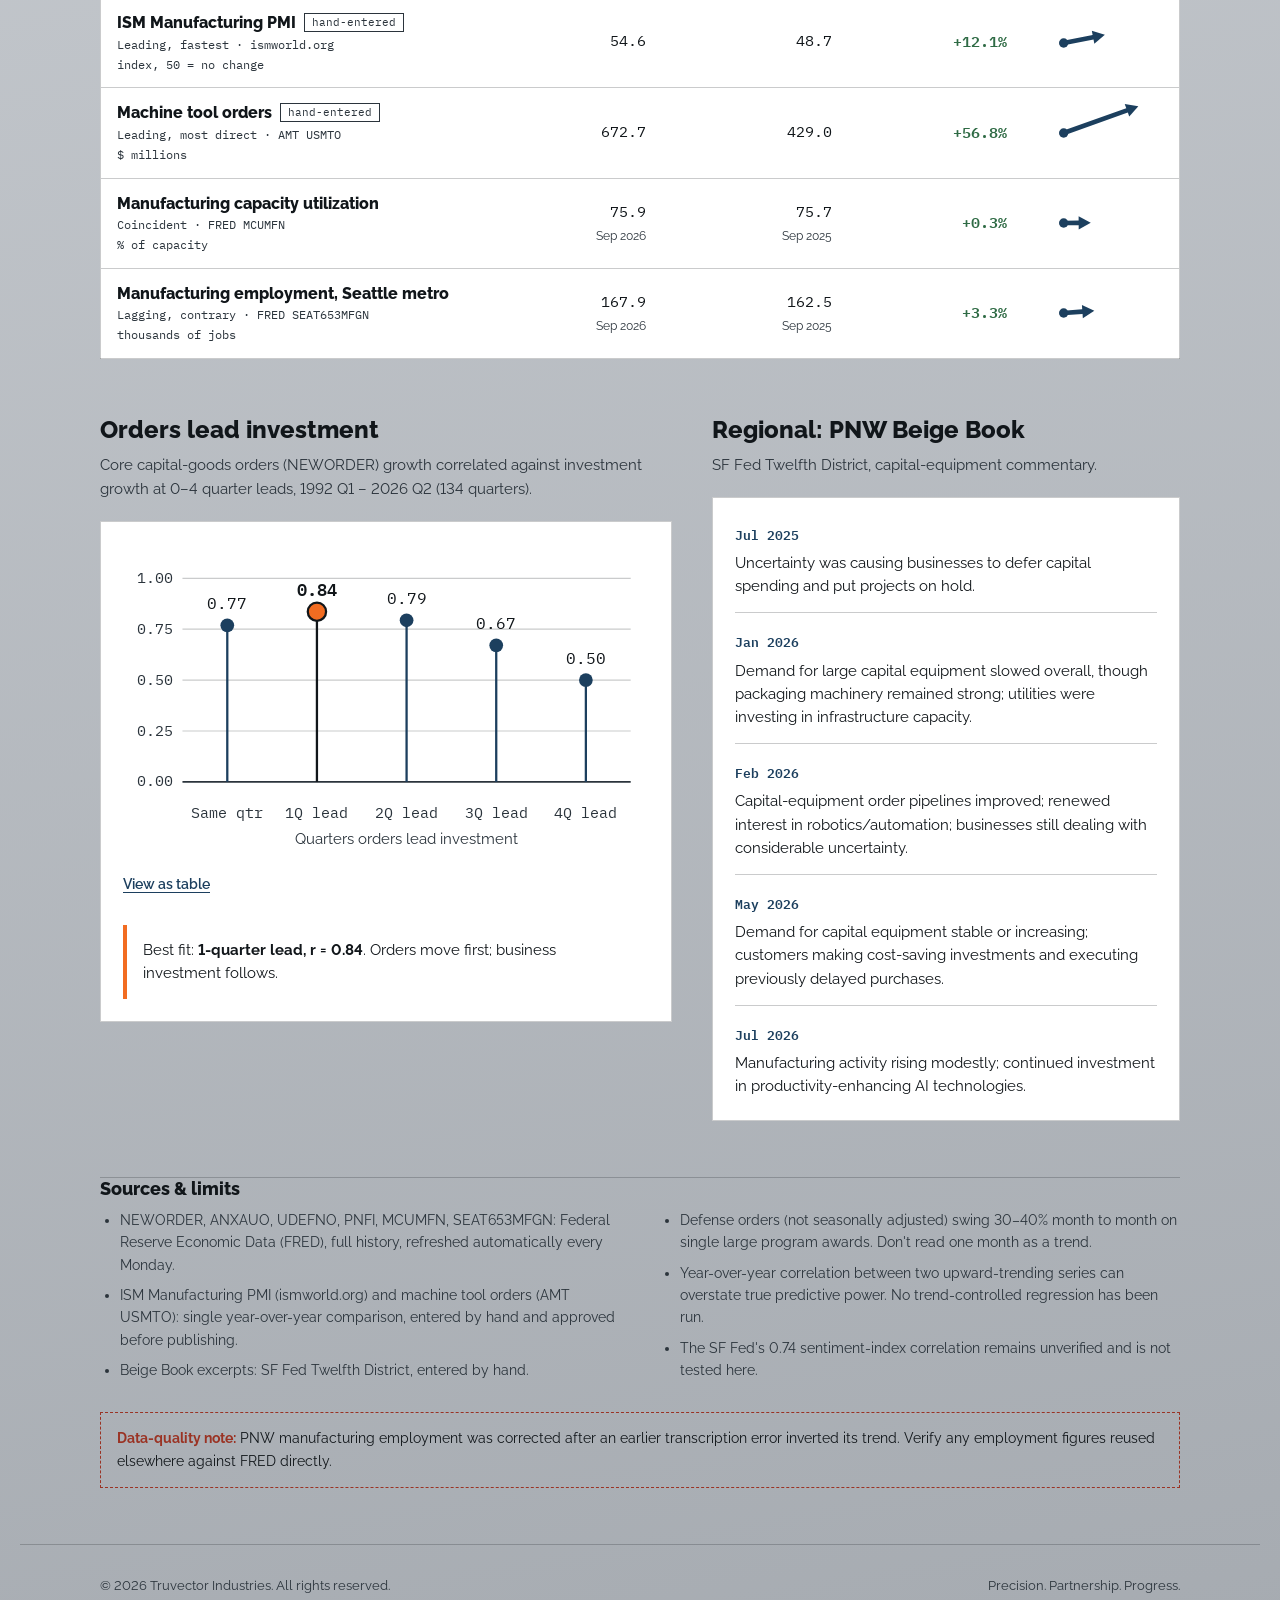
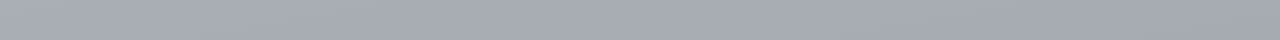
==== commit 94d7d0db: "Update CapEx dashboard data" ====
--- a/public/capex-dashboard.html
+++ b/public/capex-dashboard.html
@@ -384,7 +384,7 @@
         <h1>U.S. CapEx &amp; Industrial Demand</h1>
         <p class="lede">Reading the national capital-spending cycle as a demand signal for precision manufacturing.</p>
         <dl class="meta-row">
-          <div><dt>Data refreshed</dt><dd><time datetime="2026-10-19">Oct 19, 2026</time></dd></div>
+          <div><dt>Data refreshed</dt><dd><time datetime="2026-10-26">Oct 26, 2026</time></dd></div>
           <div><dt>Hand-entered figures approved</dt><dd><time datetime="2026-09-03">Sep 3, 2026</time></dd></div>
           <div><dt>Sources</dt><dd>FRED, ISM, AMT, SF Fed</dd></div>
         </dl>
@@ -397,7 +397,7 @@
   </div>
 
   <div class="wrap">
-    <p class='notice' role='note'><strong>Review due.</strong> The hand-entered figures were last approved 46 days ago.</p>
+    <p class='notice' role='note'><strong>Review due.</strong> The hand-entered figures were last approved 53 days ago.</p>
     <section class="reading" aria-labelledby="reading-h">
       <div class="reading-text">
         <h2 id="reading-h" class="eyebrow">Current reading</h2>
@@ -460,7 +460,7 @@
 <tr><th scope='row'><span class='nm'>ISM Manufacturing PMI<span class='flag'>hand-entered</span></span><span class='meta'>Leading, fastest &middot; ismworld.org</span><span class='meta'>index, 50 = no change</span></th><td class='n'>54.6<span class='per'></span></td><td class='n col-prior'>48.7<span class='per'></span></td><td class='n chg up'><span class='vh'>up </span>+12.1%</td><td class='vec'><svg class="arr up" viewBox="0 0 72 48" aria-hidden="true" focusable="false"><line x1="8.0" y1="24.0" x2="30.1" y2="19.7" /><polygon points="38.9,17.9 31.0,24.6 29.1,14.8" /><circle cx="8.0" cy="24.0" r="3.5" /></svg></td></tr>
 <tr><th scope='row'><span class='nm'>Machine tool orders<span class='flag'>hand-entered</span></span><span class='meta'>Leading, most direct &middot; AMT USMTO</span><span class='meta'>$ millions</span></th><td class='n'>672.7<span class='per'></span></td><td class='n col-prior'>429.0<span class='per'></span></td><td class='n chg up'><span class='vh'>up </span>+56.8%</td><td class='vec'><svg class="arr up" viewBox="0 0 72 48" aria-hidden="true" focusable="false"><line x1="8.0" y1="24.0" x2="55.5" y2="7.0" /><polygon points="64.0,4.0 57.2,11.7 53.8,2.3" /><circle cx="8.0" cy="24.0" r="3.5" /></svg></td></tr>
 <tr><th scope='row'><span class='nm'>Manufacturing capacity utilization</span><span class='meta'>Coincident &middot; FRED MCUMFN</span><span class='meta'>% of capacity</span></th><td class='n'>75.9<span class='per'>Sep 2026</span></td><td class='n col-prior'>75.7<span class='per'>Sep 2025</span></td><td class='n chg up'><span class='vh'>up </span>+0.3%</td><td class='vec'><svg class="arr up" viewBox="0 0 72 48" aria-hidden="true" focusable="false"><line x1="8.0" y1="24.0" x2="19.3" y2="23.9" /><polygon points="28.3,23.8 19.3,28.9 19.2,18.9" /><circle cx="8.0" cy="24.0" r="3.5" /></svg></td></tr>
-<tr><th scope='row'><span class='nm'>Manufacturing employment, Seattle metro</span><span class='meta'>Lagging, contrary &middot; FRED SEAT653MFGN</span><span class='meta'>thousands of jobs</span></th><td class='n'>168.6<span class='per'>Aug 2026</span></td><td class='n col-prior'>162.6<span class='per'>Aug 2025</span></td><td class='n chg up'><span class='vh'>up </span>+3.7%</td><td class='vec'><svg class="arr up" viewBox="0 0 72 48" aria-hidden="true" focusable="false"><line x1="8.0" y1="24.0" x2="22.3" y2="22.9" /><polygon points="31.3,22.2 22.7,27.8 22.0,17.9" /><circle cx="8.0" cy="24.0" r="3.5" /></svg></td></tr>
+<tr><th scope='row'><span class='nm'>Manufacturing employment, Seattle metro</span><span class='meta'>Lagging, contrary &middot; FRED SEAT653MFGN</span><span class='meta'>thousands of jobs</span></th><td class='n'>167.9<span class='per'>Sep 2026</span></td><td class='n col-prior'>162.5<span class='per'>Sep 2025</span></td><td class='n chg up'><span class='vh'>up </span>+3.3%</td><td class='vec'><svg class="arr up" viewBox="0 0 72 48" aria-hidden="true" focusable="false"><line x1="8.0" y1="24.0" x2="22.0" y2="23.0" /><polygon points="31.0,22.3 22.4,28.0 21.7,18.0" /><circle cx="8.0" cy="24.0" r="3.5" /></svg></td></tr>
           </tbody>
         </table>
       </div>
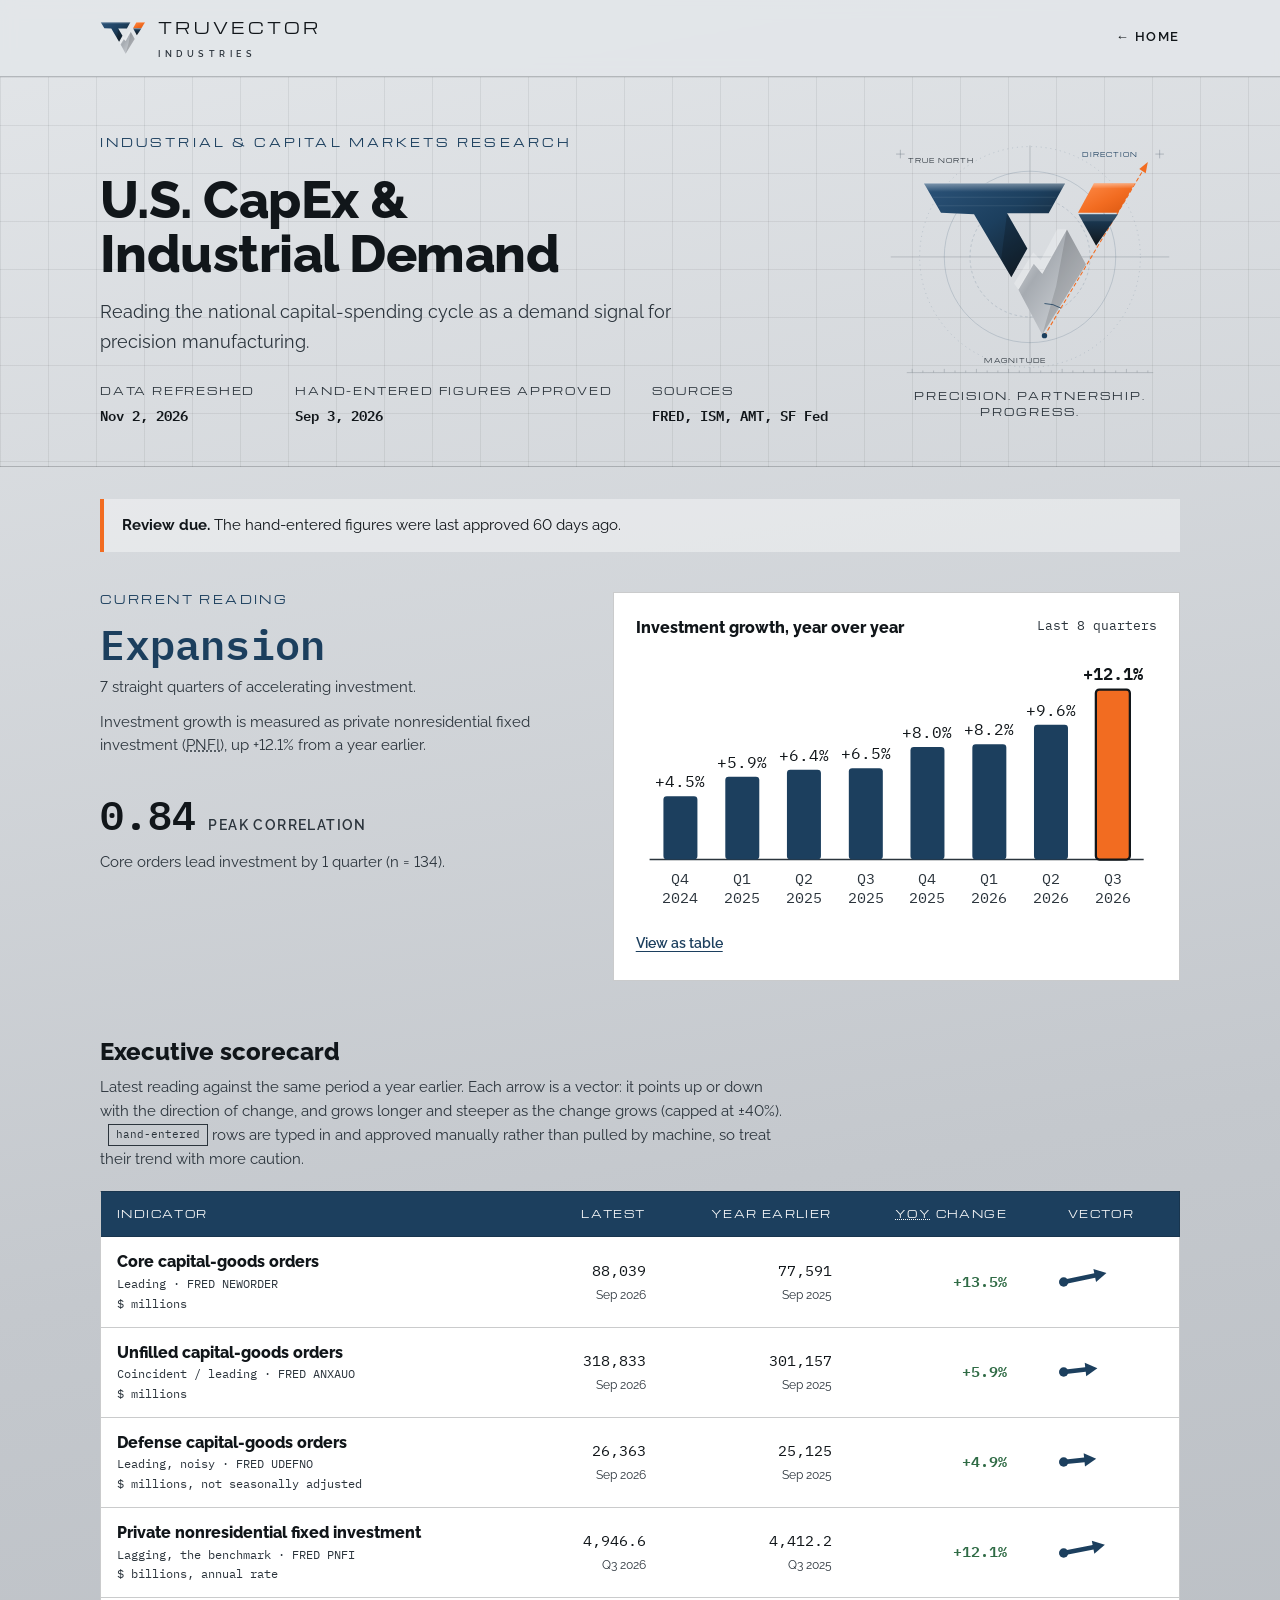
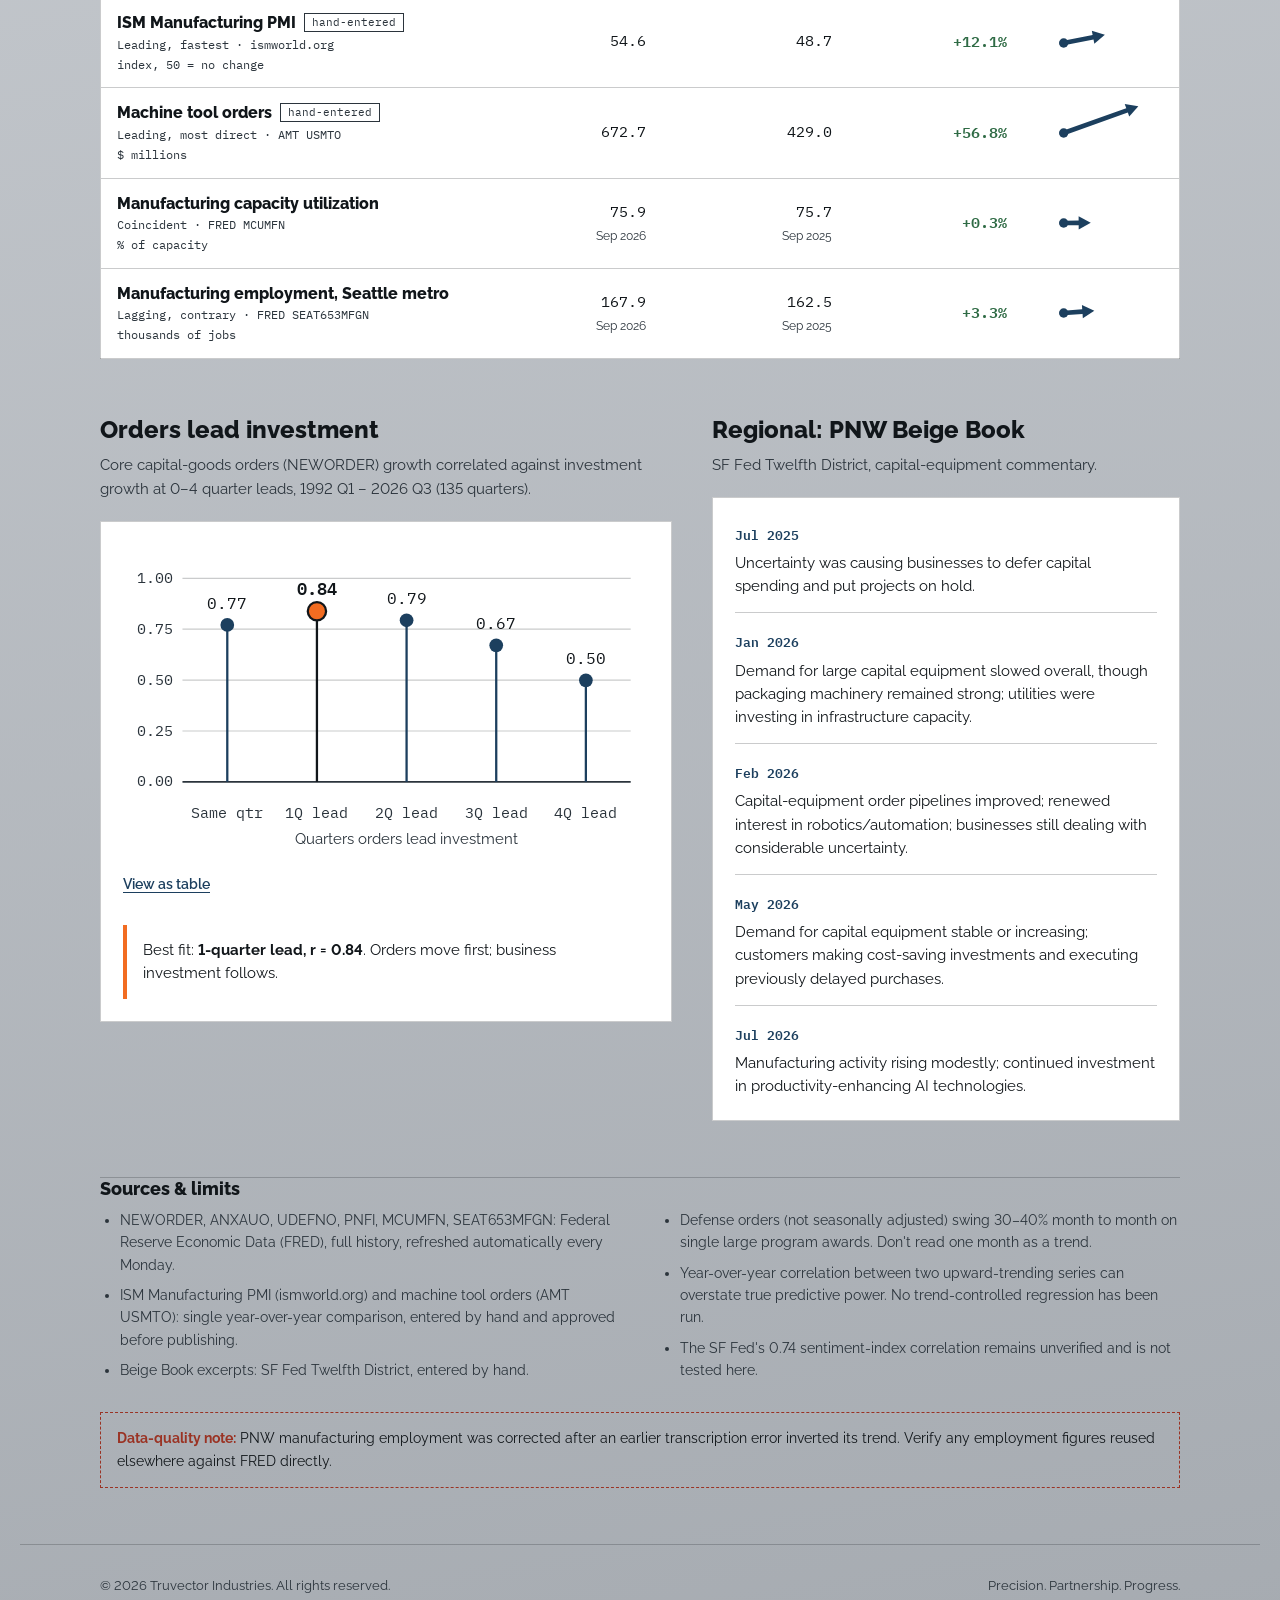
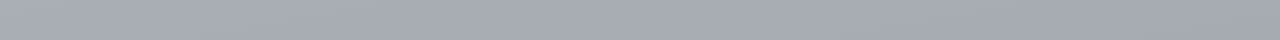
==== commit 06e25814: "Update CapEx dashboard data" ====
--- a/public/capex-dashboard.html
+++ b/public/capex-dashboard.html
@@ -384,7 +384,7 @@
         <h1>U.S. CapEx &amp; Industrial Demand</h1>
         <p class="lede">Reading the national capital-spending cycle as a demand signal for precision manufacturing.</p>
         <dl class="meta-row">
-          <div><dt>Data refreshed</dt><dd><time datetime="2026-10-26">Oct 26, 2026</time></dd></div>
+          <div><dt>Data refreshed</dt><dd><time datetime="2026-11-02">Nov 2, 2026</time></dd></div>
           <div><dt>Hand-entered figures approved</dt><dd><time datetime="2026-09-03">Sep 3, 2026</time></dd></div>
           <div><dt>Sources</dt><dd>FRED, ISM, AMT, SF Fed</dd></div>
         </dl>
@@ -397,48 +397,48 @@
   </div>
 
   <div class="wrap">
-    <p class='notice' role='note'><strong>Review due.</strong> The hand-entered figures were last approved 53 days ago.</p>
+    <p class='notice' role='note'><strong>Review due.</strong> The hand-entered figures were last approved 60 days ago.</p>
     <section class="reading" aria-labelledby="reading-h">
       <div class="reading-text">
         <h2 id="reading-h" class="eyebrow">Current reading</h2>
         <p class="regime">Expansion</p>
-        <p class="regime-sub">6 straight quarters of accelerating investment.</p>
-        <p class="regime-sub">Investment growth is measured as private nonresidential fixed investment (<abbr title="Private nonresidential fixed investment">PNFI</abbr>), up +9.6% from a year earlier.</p>
+        <p class="regime-sub">7 straight quarters of accelerating investment.</p>
+        <p class="regime-sub">Investment growth is measured as private nonresidential fixed investment (<abbr title="Private nonresidential fixed investment">PNFI</abbr>), up +12.1% from a year earlier.</p>
         <p class="bignum"><span>0.84</span> peak correlation</p>
-        <p class="regime-sub">Core orders lead investment by 1 quarter (n&nbsp;=&nbsp;133).</p>
+        <p class="regime-sub">Core orders lead investment by 1 quarter (n&nbsp;=&nbsp;134).</p>
       </div>
       <figure class="reading-chart">
         <figcaption><span class="cap">Investment growth, year over year</span><span class="capsub">Last 8 quarters</span></figcaption>
         <svg viewBox="0 0 460 230" role="img" aria-labelledby="pn-t pn-d" class="chart">
 <title id="pn-t">Private nonresidential fixed investment, year-over-year growth by quarter</title>
-<desc id="pn-d">Q3 2024 +6.5%; Q4 2024 +4.5%; Q1 2025 +5.9%; Q2 2025 +6.4%; Q3 2025 +6.5%; Q4 2025 +8.0%; Q1 2026 +8.2%; Q2 2026 +9.6%.</desc>
+<desc id="pn-d">Q4 2024 +4.5%; Q1 2025 +5.9%; Q2 2025 +6.4%; Q3 2025 +6.5%; Q4 2025 +8.0%; Q1 2026 +8.2%; Q2 2026 +9.6%; Q3 2026 +12.1%.</desc>
 <line class="axis" x1="12" x2="448" y1="184.0" y2="184.0" />
-<g><title>Q3 2024: +6.5%</title><rect class="bar" x="24.2" y="82.4" width="30.0" height="101.6" rx="3" /></g>
-<text class="val" x="39.2" y="74.4" text-anchor="middle">+6.5%</text>
-<text class="tick" x="39.2" y="206" text-anchor="middle">Q3</text><text class="tick" x="39.2" y="222" text-anchor="middle">2024</text>
-<g><title>Q4 2024: +4.5%</title><rect class="bar" x="78.8" y="113.7" width="30.0" height="70.3" rx="3" /></g>
-<text class="val" x="93.8" y="105.7" text-anchor="middle">+4.5%</text>
-<text class="tick" x="93.8" y="206" text-anchor="middle">Q4</text><text class="tick" x="93.8" y="222" text-anchor="middle">2024</text>
-<g><title>Q1 2025: +5.9%</title><rect class="bar" x="133.2" y="91.8" width="30.0" height="92.2" rx="3" /></g>
-<text class="val" x="148.2" y="83.8" text-anchor="middle">+5.9%</text>
-<text class="tick" x="148.2" y="206" text-anchor="middle">Q1</text><text class="tick" x="148.2" y="222" text-anchor="middle">2025</text>
-<g><title>Q2 2025: +6.4%</title><rect class="bar" x="187.8" y="84.0" width="30.0" height="100.0" rx="3" /></g>
-<text class="val" x="202.8" y="76.0" text-anchor="middle">+6.4%</text>
-<text class="tick" x="202.8" y="206" text-anchor="middle">Q2</text><text class="tick" x="202.8" y="222" text-anchor="middle">2025</text>
-<g><title>Q3 2025: +6.5%</title><rect class="bar" x="242.2" y="82.4" width="30.0" height="101.6" rx="3" /></g>
-<text class="val" x="257.2" y="74.4" text-anchor="middle">+6.5%</text>
-<text class="tick" x="257.2" y="206" text-anchor="middle">Q3</text><text class="tick" x="257.2" y="222" text-anchor="middle">2025</text>
-<g><title>Q4 2025: +8.0%</title><rect class="bar" x="296.8" y="59.0" width="30.0" height="125.0" rx="3" /></g>
-<text class="val" x="311.8" y="51.0" text-anchor="middle">+8.0%</text>
-<text class="tick" x="311.8" y="206" text-anchor="middle">Q4</text><text class="tick" x="311.8" y="222" text-anchor="middle">2025</text>
-<g><title>Q1 2026: +8.2%</title><rect class="bar" x="351.2" y="55.9" width="30.0" height="128.1" rx="3" /></g>
-<text class="val" x="366.2" y="47.9" text-anchor="middle">+8.2%</text>
-<text class="tick" x="366.2" y="206" text-anchor="middle">Q1</text><text class="tick" x="366.2" y="222" text-anchor="middle">2026</text>
-<g><title>Q2 2026: +9.6%</title><rect class="bar latest" x="405.8" y="34.0" width="30.0" height="150.0" rx="3" /></g>
-<text class="val strong" x="420.8" y="26.0" text-anchor="middle">+9.6%</text>
-<text class="tick" x="420.8" y="206" text-anchor="middle">Q2</text><text class="tick" x="420.8" y="222" text-anchor="middle">2026</text>
+<g><title>Q4 2024: +4.5%</title><rect class="bar" x="24.2" y="128.2" width="30.0" height="55.8" rx="3" /></g>
+<text class="val" x="39.2" y="120.2" text-anchor="middle">+4.5%</text>
+<text class="tick" x="39.2" y="206" text-anchor="middle">Q4</text><text class="tick" x="39.2" y="222" text-anchor="middle">2024</text>
+<g><title>Q1 2025: +5.9%</title><rect class="bar" x="78.8" y="110.9" width="30.0" height="73.1" rx="3" /></g>
+<text class="val" x="93.8" y="102.9" text-anchor="middle">+5.9%</text>
+<text class="tick" x="93.8" y="206" text-anchor="middle">Q1</text><text class="tick" x="93.8" y="222" text-anchor="middle">2025</text>
+<g><title>Q2 2025: +6.4%</title><rect class="bar" x="133.2" y="104.7" width="30.0" height="79.3" rx="3" /></g>
+<text class="val" x="148.2" y="96.7" text-anchor="middle">+6.4%</text>
+<text class="tick" x="148.2" y="206" text-anchor="middle">Q2</text><text class="tick" x="148.2" y="222" text-anchor="middle">2025</text>
+<g><title>Q3 2025: +6.5%</title><rect class="bar" x="187.8" y="103.4" width="30.0" height="80.6" rx="3" /></g>
+<text class="val" x="202.8" y="95.4" text-anchor="middle">+6.5%</text>
+<text class="tick" x="202.8" y="206" text-anchor="middle">Q3</text><text class="tick" x="202.8" y="222" text-anchor="middle">2025</text>
+<g><title>Q4 2025: +8.0%</title><rect class="bar" x="242.2" y="84.8" width="30.0" height="99.2" rx="3" /></g>
+<text class="val" x="257.2" y="76.8" text-anchor="middle">+8.0%</text>
+<text class="tick" x="257.2" y="206" text-anchor="middle">Q4</text><text class="tick" x="257.2" y="222" text-anchor="middle">2025</text>
+<g><title>Q1 2026: +8.2%</title><rect class="bar" x="296.8" y="82.3" width="30.0" height="101.7" rx="3" /></g>
+<text class="val" x="311.8" y="74.3" text-anchor="middle">+8.2%</text>
+<text class="tick" x="311.8" y="206" text-anchor="middle">Q1</text><text class="tick" x="311.8" y="222" text-anchor="middle">2026</text>
+<g><title>Q2 2026: +9.6%</title><rect class="bar" x="351.2" y="65.0" width="30.0" height="119.0" rx="3" /></g>
+<text class="val" x="366.2" y="57.0" text-anchor="middle">+9.6%</text>
+<text class="tick" x="366.2" y="206" text-anchor="middle">Q2</text><text class="tick" x="366.2" y="222" text-anchor="middle">2026</text>
+<g><title>Q3 2026: +12.1%</title><rect class="bar latest" x="405.8" y="34.0" width="30.0" height="150.0" rx="3" /></g>
+<text class="val strong" x="420.8" y="26.0" text-anchor="middle">+12.1%</text>
+<text class="tick" x="420.8" y="206" text-anchor="middle">Q3</text><text class="tick" x="420.8" y="222" text-anchor="middle">2026</text>
 </svg>
-        <details class='tableview'><summary>View as table</summary><div class='tscroll' role='region' aria-label='PNFI growth table' tabindex='0'><table class='mini'><caption class='vh'>PNFI year-over-year growth by quarter</caption><thead><tr><th scope='col'>Quarter</th><th scope='col'>YoY growth</th></tr></thead><tbody><tr><th scope='row'>Q3 2024</th><td>+6.5%</td></tr><tr><th scope='row'>Q4 2024</th><td>+4.5%</td></tr><tr><th scope='row'>Q1 2025</th><td>+5.9%</td></tr><tr><th scope='row'>Q2 2025</th><td>+6.4%</td></tr><tr><th scope='row'>Q3 2025</th><td>+6.5%</td></tr><tr><th scope='row'>Q4 2025</th><td>+8.0%</td></tr><tr><th scope='row'>Q1 2026</th><td>+8.2%</td></tr><tr><th scope='row'>Q2 2026</th><td>+9.6%</td></tr></tbody></table></div></details>
+        <details class='tableview'><summary>View as table</summary><div class='tscroll' role='region' aria-label='PNFI growth table' tabindex='0'><table class='mini'><caption class='vh'>PNFI year-over-year growth by quarter</caption><thead><tr><th scope='col'>Quarter</th><th scope='col'>YoY growth</th></tr></thead><tbody><tr><th scope='row'>Q4 2024</th><td>+4.5%</td></tr><tr><th scope='row'>Q1 2025</th><td>+5.9%</td></tr><tr><th scope='row'>Q2 2025</th><td>+6.4%</td></tr><tr><th scope='row'>Q3 2025</th><td>+6.5%</td></tr><tr><th scope='row'>Q4 2025</th><td>+8.0%</td></tr><tr><th scope='row'>Q1 2026</th><td>+8.2%</td></tr><tr><th scope='row'>Q2 2026</th><td>+9.6%</td></tr><tr><th scope='row'>Q3 2026</th><td>+12.1%</td></tr></tbody></table></div></details>
       </figure>
     </section>
 
@@ -453,10 +453,10 @@
             <th scope="col" class="r"><abbr title="Year over year">YoY</abbr> change</th><th scope="col" class="c">Vector</th>
           </tr></thead>
           <tbody>
-            <tr><th scope='row'><span class='nm'>Core capital-goods orders</span><span class='meta'>Leading &middot; FRED NEWORDER</span><span class='meta'>$ millions</span></th><td class='n'>87,640<span class='per'>Aug 2026</span></td><td class='n col-prior'>76,806<span class='per'>Aug 2025</span></td><td class='n chg up'><span class='vh'>up </span>+14.1%</td><td class='vec'><svg class="arr up" viewBox="0 0 72 48" aria-hidden="true" focusable="false"><line x1="8.0" y1="24.0" x2="31.9" y2="18.8" /><polygon points="40.7,16.9 33.0,23.7 30.8,14.0" /><circle cx="8.0" cy="24.0" r="3.5" /></svg></td></tr>
-<tr><th scope='row'><span class='nm'>Unfilled capital-goods orders</span><span class='meta'>Coincident / leading &middot; FRED ANXAUO</span><span class='meta'>$ millions</span></th><td class='n'>316,906<span class='per'>Aug 2026</span></td><td class='n col-prior'>300,771<span class='per'>Aug 2025</span></td><td class='n chg up'><span class='vh'>up </span>+5.4%</td><td class='vec'><svg class="arr up" viewBox="0 0 72 48" aria-hidden="true" focusable="false"><line x1="8.0" y1="24.0" x2="23.9" y2="22.3" /><polygon points="32.8,21.3 24.4,27.3 23.3,17.3" /><circle cx="8.0" cy="24.0" r="3.5" /></svg></td></tr>
-<tr><th scope='row'><span class='nm'>Defense capital-goods orders</span><span class='meta'>Leading, noisy &middot; FRED UDEFNO</span><span class='meta'>$ millions, not seasonally adjusted</span></th><td class='n'>19,176<span class='per'>Aug 2026</span></td><td class='n col-prior'>14,564<span class='per'>Aug 2025</span></td><td class='n chg up'><span class='vh'>up </span>+31.7%</td><td class='vec'><svg class="arr up" viewBox="0 0 72 48" aria-hidden="true" focusable="false"><line x1="8.0" y1="24.0" x2="47.9" y2="11.0" /><polygon points="56.5,8.2 49.5,15.7 46.4,6.2" /><circle cx="8.0" cy="24.0" r="3.5" /></svg></td></tr>
-<tr><th scope='row'><span class='nm'>Private nonresidential fixed investment</span><span class='meta'>Lagging, the benchmark &middot; FRED PNFI</span><span class='meta'>$ billions, annual rate</span></th><td class='n'>4,737.2<span class='per'>Q2 2026</span></td><td class='n col-prior'>4,321.6<span class='per'>Q2 2025</span></td><td class='n chg up'><span class='vh'>up </span>+9.6%</td><td class='vec'><svg class="arr up" viewBox="0 0 72 48" aria-hidden="true" focusable="false"><line x1="8.0" y1="24.0" x2="27.8" y2="20.7" /><polygon points="36.7,19.2 28.6,25.6 27.0,15.8" /><circle cx="8.0" cy="24.0" r="3.5" /></svg></td></tr>
+            <tr><th scope='row'><span class='nm'>Core capital-goods orders</span><span class='meta'>Leading &middot; FRED NEWORDER</span><span class='meta'>$ millions</span></th><td class='n'>88,039<span class='per'>Sep 2026</span></td><td class='n col-prior'>77,591<span class='per'>Sep 2025</span></td><td class='n chg up'><span class='vh'>up </span>+13.5%</td><td class='vec'><svg class="arr up" viewBox="0 0 72 48" aria-hidden="true" focusable="false"><line x1="8.0" y1="24.0" x2="31.3" y2="19.1" /><polygon points="40.1,17.3 32.3,24.0 30.3,14.2" /><circle cx="8.0" cy="24.0" r="3.5" /></svg></td></tr>
+<tr><th scope='row'><span class='nm'>Unfilled capital-goods orders</span><span class='meta'>Coincident / leading &middot; FRED ANXAUO</span><span class='meta'>$ millions</span></th><td class='n'>318,833<span class='per'>Sep 2026</span></td><td class='n col-prior'>301,157<span class='per'>Sep 2025</span></td><td class='n chg up'><span class='vh'>up </span>+5.9%</td><td class='vec'><svg class="arr up" viewBox="0 0 72 48" aria-hidden="true" focusable="false"><line x1="8.0" y1="24.0" x2="24.3" y2="22.1" /><polygon points="33.3,21.1 24.9,27.1 23.8,17.1" /><circle cx="8.0" cy="24.0" r="3.5" /></svg></td></tr>
+<tr><th scope='row'><span class='nm'>Defense capital-goods orders</span><span class='meta'>Leading, noisy &middot; FRED UDEFNO</span><span class='meta'>$ millions, not seasonally adjusted</span></th><td class='n'>26,363<span class='per'>Sep 2026</span></td><td class='n col-prior'>25,125<span class='per'>Sep 2025</span></td><td class='n chg up'><span class='vh'>up </span>+4.9%</td><td class='vec'><svg class="arr up" viewBox="0 0 72 48" aria-hidden="true" focusable="false"><line x1="8.0" y1="24.0" x2="23.5" y2="22.4" /><polygon points="32.4,21.5 24.0,27.4 23.0,17.5" /><circle cx="8.0" cy="24.0" r="3.5" /></svg></td></tr>
+<tr><th scope='row'><span class='nm'>Private nonresidential fixed investment</span><span class='meta'>Lagging, the benchmark &middot; FRED PNFI</span><span class='meta'>$ billions, annual rate</span></th><td class='n'>4,946.6<span class='per'>Q3 2026</span></td><td class='n col-prior'>4,412.2<span class='per'>Q3 2025</span></td><td class='n chg up'><span class='vh'>up </span>+12.1%</td><td class='vec'><svg class="arr up" viewBox="0 0 72 48" aria-hidden="true" focusable="false"><line x1="8.0" y1="24.0" x2="30.1" y2="19.7" /><polygon points="38.9,17.9 31.0,24.6 29.1,14.8" /><circle cx="8.0" cy="24.0" r="3.5" /></svg></td></tr>
 <tr><th scope='row'><span class='nm'>ISM Manufacturing PMI<span class='flag'>hand-entered</span></span><span class='meta'>Leading, fastest &middot; ismworld.org</span><span class='meta'>index, 50 = no change</span></th><td class='n'>54.6<span class='per'></span></td><td class='n col-prior'>48.7<span class='per'></span></td><td class='n chg up'><span class='vh'>up </span>+12.1%</td><td class='vec'><svg class="arr up" viewBox="0 0 72 48" aria-hidden="true" focusable="false"><line x1="8.0" y1="24.0" x2="30.1" y2="19.7" /><polygon points="38.9,17.9 31.0,24.6 29.1,14.8" /><circle cx="8.0" cy="24.0" r="3.5" /></svg></td></tr>
 <tr><th scope='row'><span class='nm'>Machine tool orders<span class='flag'>hand-entered</span></span><span class='meta'>Leading, most direct &middot; AMT USMTO</span><span class='meta'>$ millions</span></th><td class='n'>672.7<span class='per'></span></td><td class='n col-prior'>429.0<span class='per'></span></td><td class='n chg up'><span class='vh'>up </span>+56.8%</td><td class='vec'><svg class="arr up" viewBox="0 0 72 48" aria-hidden="true" focusable="false"><line x1="8.0" y1="24.0" x2="55.5" y2="7.0" /><polygon points="64.0,4.0 57.2,11.7 53.8,2.3" /><circle cx="8.0" cy="24.0" r="3.5" /></svg></td></tr>
 <tr><th scope='row'><span class='nm'>Manufacturing capacity utilization</span><span class='meta'>Coincident &middot; FRED MCUMFN</span><span class='meta'>% of capacity</span></th><td class='n'>75.9<span class='per'>Sep 2026</span></td><td class='n col-prior'>75.7<span class='per'>Sep 2025</span></td><td class='n chg up'><span class='vh'>up </span>+0.3%</td><td class='vec'><svg class="arr up" viewBox="0 0 72 48" aria-hidden="true" focusable="false"><line x1="8.0" y1="24.0" x2="19.3" y2="23.9" /><polygon points="28.3,23.8 19.3,28.9 19.2,18.9" /><circle cx="8.0" cy="24.0" r="3.5" /></svg></td></tr>
@@ -469,7 +469,7 @@
     <div class="two-col">
       <section aria-labelledby="ll-h">
         <h2 id="ll-h" class="section-title">Orders lead investment</h2>
-        <p class="section-note">Core capital-goods orders (NEWORDER) growth correlated against investment growth at 0&ndash;4 quarter leads, 1992 Q1 – 2026 Q2 (134 quarters).</p>
+        <p class="section-note">Core capital-goods orders (NEWORDER) growth correlated against investment growth at 0&ndash;4 quarter leads, 1992 Q1 – 2026 Q3 (135 quarters).</p>
         <figure class="panel">
           <svg viewBox="0 0 460 270" role="img" aria-labelledby="ll-t ll-d" class="chart">
 <title id="ll-t">Correlation between core orders growth and investment growth at 0 to 4 quarter leads</title>
@@ -484,24 +484,24 @@
 <text class="tick" x="44" y="78.5" text-anchor="end">0.75</text>
 <line class="grid" x1="52" x2="444" y1="30.0" y2="30.0" />
 <text class="tick" x="44" y="34.0" text-anchor="end">1.00</text>
-<g><title>Same quarter: r = 0.769 (n = 134)</title><line class="stem" x1="91.2" x2="91.2" y1="208.0" y2="71.1" /><circle class="dot" cx="91.2" cy="71.1" r="6" /></g>
-<text class="val" x="91.2" y="57.1" text-anchor="middle">0.77</text>
+<g><title>Same quarter: r = 0.771 (n = 135)</title><line class="stem" x1="91.2" x2="91.2" y1="208.0" y2="70.8" /><circle class="dot" cx="91.2" cy="70.8" r="6" /></g>
+<text class="val" x="91.2" y="56.8" text-anchor="middle">0.77</text>
 <text class="tick" x="91.2" y="240" text-anchor="middle">Same qtr</text>
-<g><title>1-quarter lead: r = 0.836 (n = 133)</title><line class="stem peak" x1="169.6" x2="169.6" y1="208.0" y2="59.2" /><circle class="dot peak" cx="169.6" cy="59.2" r="8" /></g>
-<text class="val strong" x="169.6" y="45.2" text-anchor="middle">0.84</text>
+<g><title>1-quarter lead: r = 0.838 (n = 134)</title><line class="stem peak" x1="169.6" x2="169.6" y1="208.0" y2="58.8" /><circle class="dot peak" cx="169.6" cy="58.8" r="8" /></g>
+<text class="val strong" x="169.6" y="44.8" text-anchor="middle">0.84</text>
 <text class="tick" x="169.6" y="240" text-anchor="middle">1Q lead</text>
-<g><title>2-quarter lead: r = 0.794 (n = 132)</title><line class="stem" x1="248.0" x2="248.0" y1="208.0" y2="66.7" /><circle class="dot" cx="248.0" cy="66.7" r="6" /></g>
+<g><title>2-quarter lead: r = 0.794 (n = 133)</title><line class="stem" x1="248.0" x2="248.0" y1="208.0" y2="66.7" /><circle class="dot" cx="248.0" cy="66.7" r="6" /></g>
 <text class="val" x="248.0" y="52.7" text-anchor="middle">0.79</text>
 <text class="tick" x="248.0" y="240" text-anchor="middle">2Q lead</text>
-<g><title>3-quarter lead: r = 0.671 (n = 131)</title><line class="stem" x1="326.4" x2="326.4" y1="208.0" y2="88.6" /><circle class="dot" cx="326.4" cy="88.6" r="6" /></g>
+<g><title>3-quarter lead: r = 0.671 (n = 132)</title><line class="stem" x1="326.4" x2="326.4" y1="208.0" y2="88.6" /><circle class="dot" cx="326.4" cy="88.6" r="6" /></g>
 <text class="val" x="326.4" y="74.6" text-anchor="middle">0.67</text>
 <text class="tick" x="326.4" y="240" text-anchor="middle">3Q lead</text>
-<g><title>4-quarter lead: r = 0.500 (n = 130)</title><line class="stem" x1="404.8" x2="404.8" y1="208.0" y2="119.0" /><circle class="dot" cx="404.8" cy="119.0" r="6" /></g>
-<text class="val" x="404.8" y="105.0" text-anchor="middle">0.50</text>
+<g><title>4-quarter lead: r = 0.499 (n = 131)</title><line class="stem" x1="404.8" x2="404.8" y1="208.0" y2="119.2" /><circle class="dot" cx="404.8" cy="119.2" r="6" /></g>
+<text class="val" x="404.8" y="105.2" text-anchor="middle">0.50</text>
 <text class="tick" x="404.8" y="240" text-anchor="middle">4Q lead</text>
 <text class="axislabel" x="248.0" y="262" text-anchor="middle">Quarters orders lead investment</text>
 </svg>
-          <details class='tableview'><summary>View as table</summary><div class='tscroll' role='region' aria-label='Lead-lag table' tabindex='0'><table class='mini'><caption class='vh'>Correlation of orders growth with investment growth</caption><thead><tr><th scope='col'>Lead</th><th scope='col'>Correlation (r)</th><th scope='col'>Quarters (n)</th></tr></thead><tbody><tr><th scope='row'>Same quarter</th><td>0.769</td><td>134</td></tr><tr><th scope='row'>1-quarter lead</th><td>0.836</td><td>133</td></tr><tr><th scope='row'>2-quarter lead</th><td>0.794</td><td>132</td></tr><tr><th scope='row'>3-quarter lead</th><td>0.671</td><td>131</td></tr><tr><th scope='row'>4-quarter lead</th><td>0.500</td><td>130</td></tr></tbody></table></div></details>
+          <details class='tableview'><summary>View as table</summary><div class='tscroll' role='region' aria-label='Lead-lag table' tabindex='0'><table class='mini'><caption class='vh'>Correlation of orders growth with investment growth</caption><thead><tr><th scope='col'>Lead</th><th scope='col'>Correlation (r)</th><th scope='col'>Quarters (n)</th></tr></thead><tbody><tr><th scope='row'>Same quarter</th><td>0.771</td><td>135</td></tr><tr><th scope='row'>1-quarter lead</th><td>0.838</td><td>134</td></tr><tr><th scope='row'>2-quarter lead</th><td>0.794</td><td>133</td></tr><tr><th scope='row'>3-quarter lead</th><td>0.671</td><td>132</td></tr><tr><th scope='row'>4-quarter lead</th><td>0.499</td><td>131</td></tr></tbody></table></div></details>
           <p class="callout">Best fit: <strong>1-quarter lead, r&nbsp;=&nbsp;0.84</strong>. Orders move first; business investment follows.</p>
         </figure>
       </section>
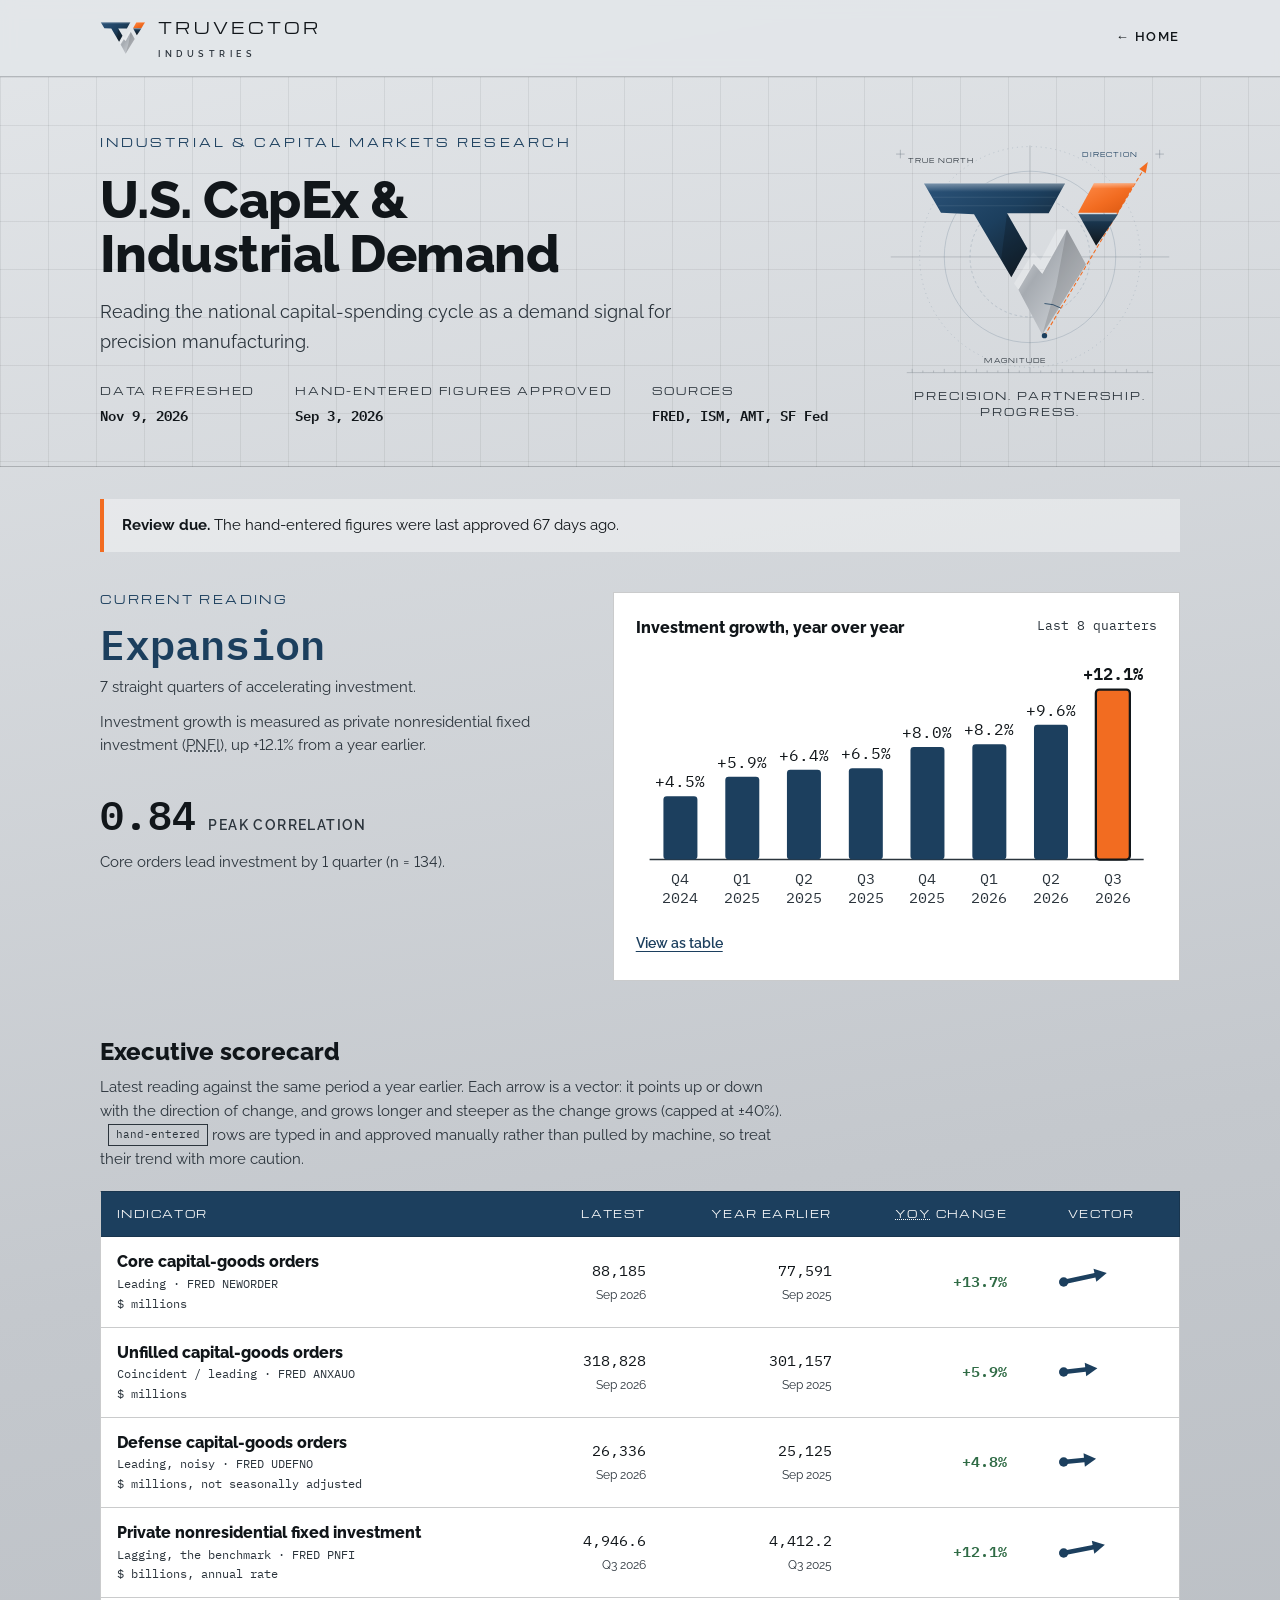
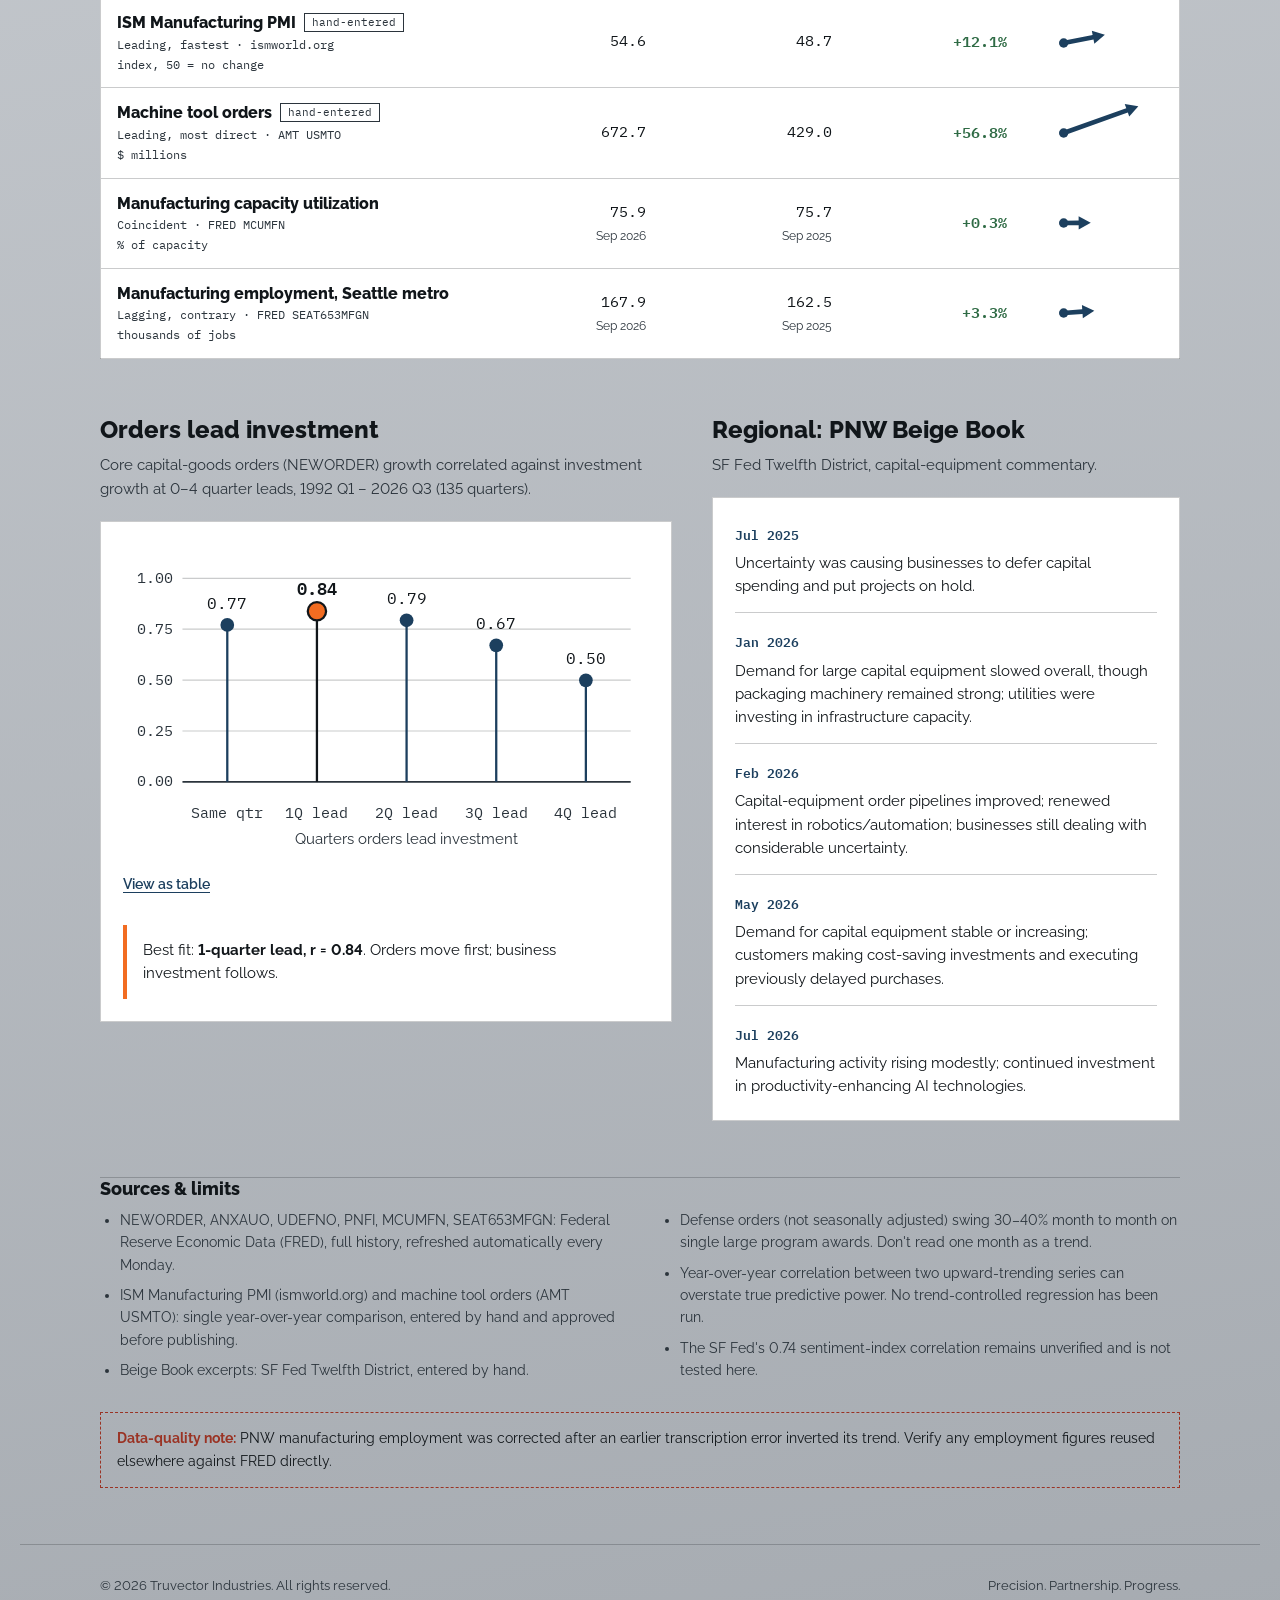
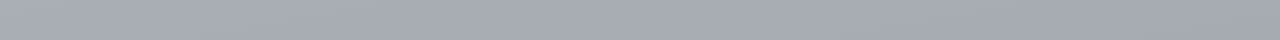
==== commit 7553c19a: "Update CapEx dashboard data" ====
--- a/public/capex-dashboard.html
+++ b/public/capex-dashboard.html
@@ -384,7 +384,7 @@
         <h1>U.S. CapEx &amp; Industrial Demand</h1>
         <p class="lede">Reading the national capital-spending cycle as a demand signal for precision manufacturing.</p>
         <dl class="meta-row">
-          <div><dt>Data refreshed</dt><dd><time datetime="2026-11-02">Nov 2, 2026</time></dd></div>
+          <div><dt>Data refreshed</dt><dd><time datetime="2026-11-09">Nov 9, 2026</time></dd></div>
           <div><dt>Hand-entered figures approved</dt><dd><time datetime="2026-09-03">Sep 3, 2026</time></dd></div>
           <div><dt>Sources</dt><dd>FRED, ISM, AMT, SF Fed</dd></div>
         </dl>
@@ -397,7 +397,7 @@
   </div>
 
   <div class="wrap">
-    <p class='notice' role='note'><strong>Review due.</strong> The hand-entered figures were last approved 60 days ago.</p>
+    <p class='notice' role='note'><strong>Review due.</strong> The hand-entered figures were last approved 67 days ago.</p>
     <section class="reading" aria-labelledby="reading-h">
       <div class="reading-text">
         <h2 id="reading-h" class="eyebrow">Current reading</h2>
@@ -453,9 +453,9 @@
             <th scope="col" class="r"><abbr title="Year over year">YoY</abbr> change</th><th scope="col" class="c">Vector</th>
           </tr></thead>
           <tbody>
-            <tr><th scope='row'><span class='nm'>Core capital-goods orders</span><span class='meta'>Leading &middot; FRED NEWORDER</span><span class='meta'>$ millions</span></th><td class='n'>88,039<span class='per'>Sep 2026</span></td><td class='n col-prior'>77,591<span class='per'>Sep 2025</span></td><td class='n chg up'><span class='vh'>up </span>+13.5%</td><td class='vec'><svg class="arr up" viewBox="0 0 72 48" aria-hidden="true" focusable="false"><line x1="8.0" y1="24.0" x2="31.3" y2="19.1" /><polygon points="40.1,17.3 32.3,24.0 30.3,14.2" /><circle cx="8.0" cy="24.0" r="3.5" /></svg></td></tr>
-<tr><th scope='row'><span class='nm'>Unfilled capital-goods orders</span><span class='meta'>Coincident / leading &middot; FRED ANXAUO</span><span class='meta'>$ millions</span></th><td class='n'>318,833<span class='per'>Sep 2026</span></td><td class='n col-prior'>301,157<span class='per'>Sep 2025</span></td><td class='n chg up'><span class='vh'>up </span>+5.9%</td><td class='vec'><svg class="arr up" viewBox="0 0 72 48" aria-hidden="true" focusable="false"><line x1="8.0" y1="24.0" x2="24.3" y2="22.1" /><polygon points="33.3,21.1 24.9,27.1 23.8,17.1" /><circle cx="8.0" cy="24.0" r="3.5" /></svg></td></tr>
-<tr><th scope='row'><span class='nm'>Defense capital-goods orders</span><span class='meta'>Leading, noisy &middot; FRED UDEFNO</span><span class='meta'>$ millions, not seasonally adjusted</span></th><td class='n'>26,363<span class='per'>Sep 2026</span></td><td class='n col-prior'>25,125<span class='per'>Sep 2025</span></td><td class='n chg up'><span class='vh'>up </span>+4.9%</td><td class='vec'><svg class="arr up" viewBox="0 0 72 48" aria-hidden="true" focusable="false"><line x1="8.0" y1="24.0" x2="23.5" y2="22.4" /><polygon points="32.4,21.5 24.0,27.4 23.0,17.5" /><circle cx="8.0" cy="24.0" r="3.5" /></svg></td></tr>
+            <tr><th scope='row'><span class='nm'>Core capital-goods orders</span><span class='meta'>Leading &middot; FRED NEWORDER</span><span class='meta'>$ millions</span></th><td class='n'>88,185<span class='per'>Sep 2026</span></td><td class='n col-prior'>77,591<span class='per'>Sep 2025</span></td><td class='n chg up'><span class='vh'>up </span>+13.7%</td><td class='vec'><svg class="arr up" viewBox="0 0 72 48" aria-hidden="true" focusable="false"><line x1="8.0" y1="24.0" x2="31.5" y2="19.0" /><polygon points="40.3,17.2 32.5,23.9 30.4,14.1" /><circle cx="8.0" cy="24.0" r="3.5" /></svg></td></tr>
+<tr><th scope='row'><span class='nm'>Unfilled capital-goods orders</span><span class='meta'>Coincident / leading &middot; FRED ANXAUO</span><span class='meta'>$ millions</span></th><td class='n'>318,828<span class='per'>Sep 2026</span></td><td class='n col-prior'>301,157<span class='per'>Sep 2025</span></td><td class='n chg up'><span class='vh'>up </span>+5.9%</td><td class='vec'><svg class="arr up" viewBox="0 0 72 48" aria-hidden="true" focusable="false"><line x1="8.0" y1="24.0" x2="24.3" y2="22.1" /><polygon points="33.3,21.1 24.9,27.1 23.8,17.1" /><circle cx="8.0" cy="24.0" r="3.5" /></svg></td></tr>
+<tr><th scope='row'><span class='nm'>Defense capital-goods orders</span><span class='meta'>Leading, noisy &middot; FRED UDEFNO</span><span class='meta'>$ millions, not seasonally adjusted</span></th><td class='n'>26,336<span class='per'>Sep 2026</span></td><td class='n col-prior'>25,125<span class='per'>Sep 2025</span></td><td class='n chg up'><span class='vh'>up </span>+4.8%</td><td class='vec'><svg class="arr up" viewBox="0 0 72 48" aria-hidden="true" focusable="false"><line x1="8.0" y1="24.0" x2="23.4" y2="22.5" /><polygon points="32.3,21.6 23.9,27.5 22.9,17.5" /><circle cx="8.0" cy="24.0" r="3.5" /></svg></td></tr>
 <tr><th scope='row'><span class='nm'>Private nonresidential fixed investment</span><span class='meta'>Lagging, the benchmark &middot; FRED PNFI</span><span class='meta'>$ billions, annual rate</span></th><td class='n'>4,946.6<span class='per'>Q3 2026</span></td><td class='n col-prior'>4,412.2<span class='per'>Q3 2025</span></td><td class='n chg up'><span class='vh'>up </span>+12.1%</td><td class='vec'><svg class="arr up" viewBox="0 0 72 48" aria-hidden="true" focusable="false"><line x1="8.0" y1="24.0" x2="30.1" y2="19.7" /><polygon points="38.9,17.9 31.0,24.6 29.1,14.8" /><circle cx="8.0" cy="24.0" r="3.5" /></svg></td></tr>
 <tr><th scope='row'><span class='nm'>ISM Manufacturing PMI<span class='flag'>hand-entered</span></span><span class='meta'>Leading, fastest &middot; ismworld.org</span><span class='meta'>index, 50 = no change</span></th><td class='n'>54.6<span class='per'></span></td><td class='n col-prior'>48.7<span class='per'></span></td><td class='n chg up'><span class='vh'>up </span>+12.1%</td><td class='vec'><svg class="arr up" viewBox="0 0 72 48" aria-hidden="true" focusable="false"><line x1="8.0" y1="24.0" x2="30.1" y2="19.7" /><polygon points="38.9,17.9 31.0,24.6 29.1,14.8" /><circle cx="8.0" cy="24.0" r="3.5" /></svg></td></tr>
 <tr><th scope='row'><span class='nm'>Machine tool orders<span class='flag'>hand-entered</span></span><span class='meta'>Leading, most direct &middot; AMT USMTO</span><span class='meta'>$ millions</span></th><td class='n'>672.7<span class='per'></span></td><td class='n col-prior'>429.0<span class='per'></span></td><td class='n chg up'><span class='vh'>up </span>+56.8%</td><td class='vec'><svg class="arr up" viewBox="0 0 72 48" aria-hidden="true" focusable="false"><line x1="8.0" y1="24.0" x2="55.5" y2="7.0" /><polygon points="64.0,4.0 57.2,11.7 53.8,2.3" /><circle cx="8.0" cy="24.0" r="3.5" /></svg></td></tr>
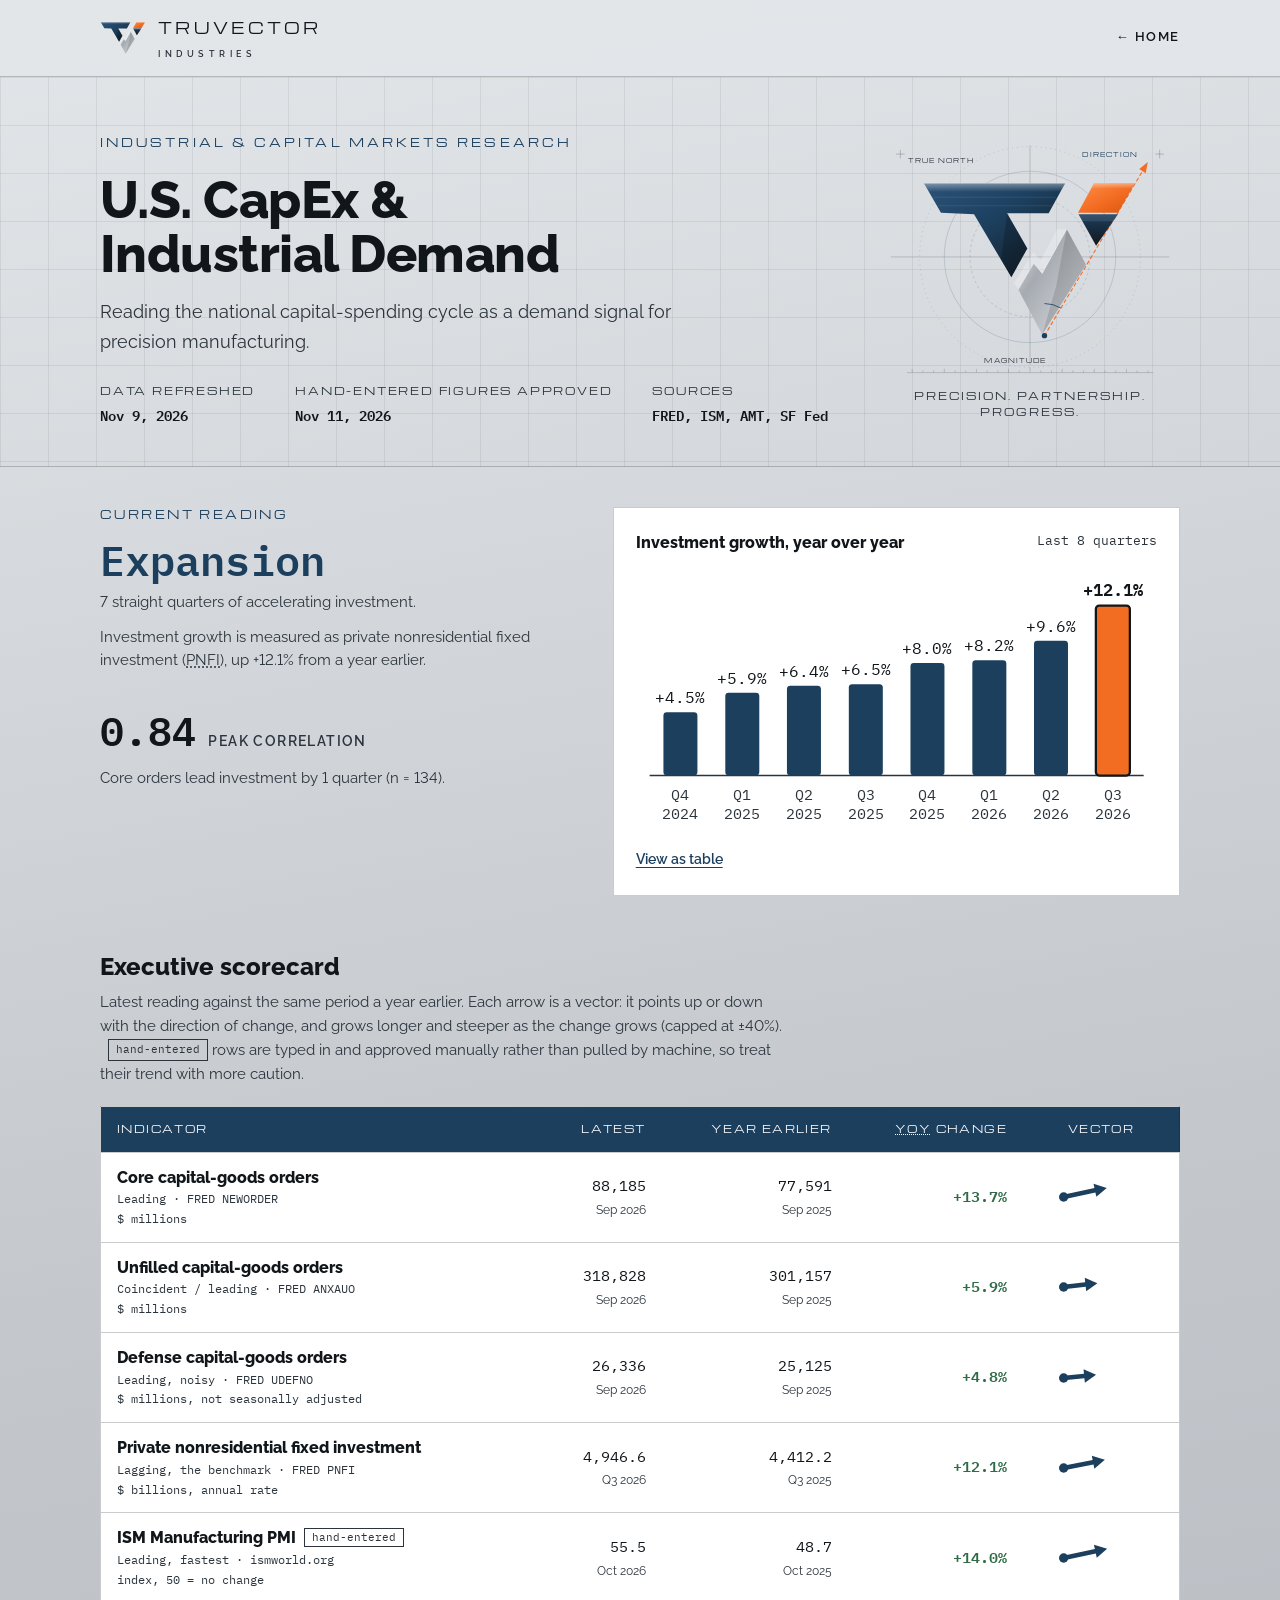
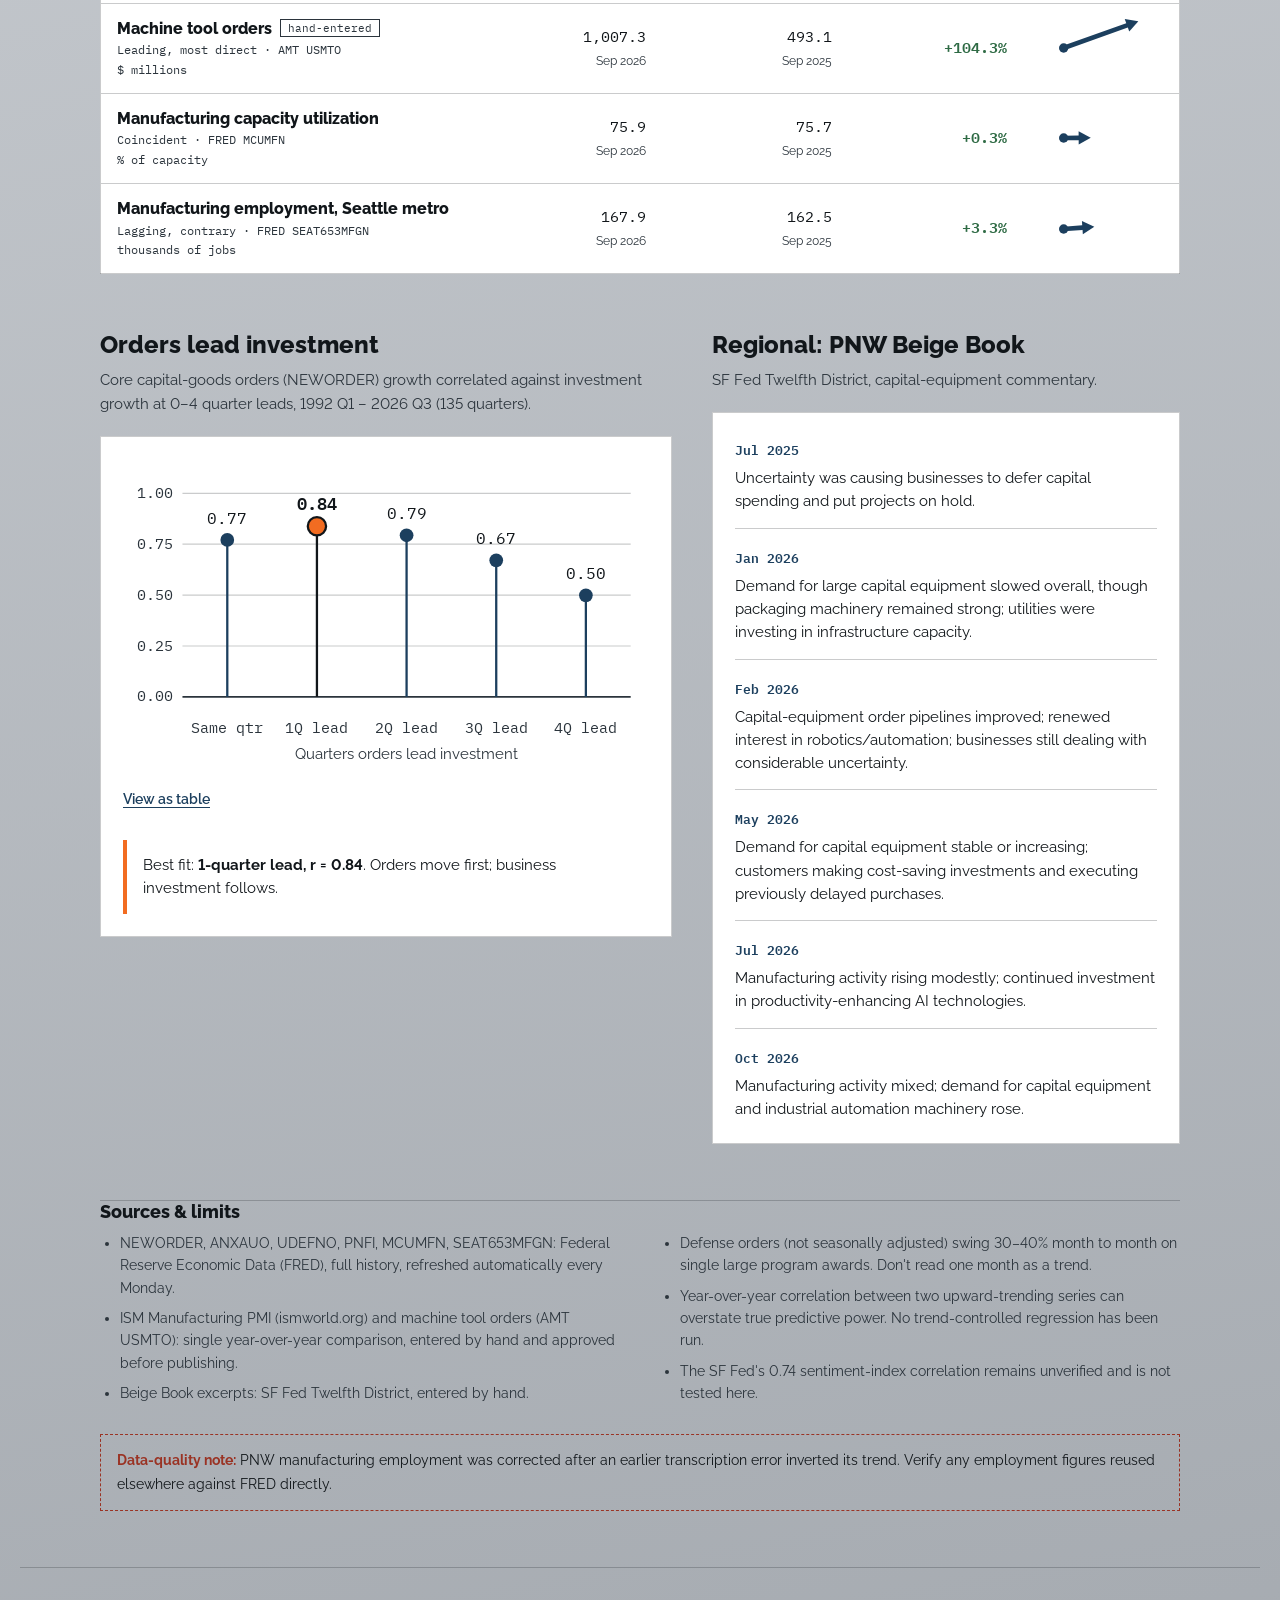
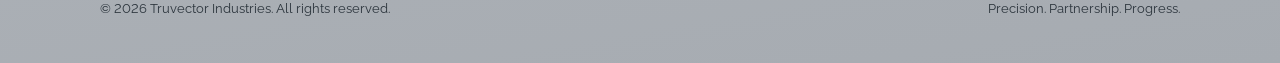
==== commit 9222be3b: "Update CapEx dashboard data" ====
--- a/public/capex-dashboard.html
+++ b/public/capex-dashboard.html
@@ -385,7 +385,7 @@
         <p class="lede">Reading the national capital-spending cycle as a demand signal for precision manufacturing.</p>
         <dl class="meta-row">
           <div><dt>Data refreshed</dt><dd><time datetime="2026-11-09">Nov 9, 2026</time></dd></div>
-          <div><dt>Hand-entered figures approved</dt><dd><time datetime="2026-09-03">Sep 3, 2026</time></dd></div>
+          <div><dt>Hand-entered figures approved</dt><dd><time datetime="2026-11-11">Nov 11, 2026</time></dd></div>
           <div><dt>Sources</dt><dd>FRED, ISM, AMT, SF Fed</dd></div>
         </dl>
       </div>
@@ -397,7 +397,7 @@
   </div>
 
   <div class="wrap">
-    <p class='notice' role='note'><strong>Review due.</strong> The hand-entered figures were last approved 67 days ago.</p>
+    
     <section class="reading" aria-labelledby="reading-h">
       <div class="reading-text">
         <h2 id="reading-h" class="eyebrow">Current reading</h2>
@@ -457,8 +457,8 @@
 <tr><th scope='row'><span class='nm'>Unfilled capital-goods orders</span><span class='meta'>Coincident / leading &middot; FRED ANXAUO</span><span class='meta'>$ millions</span></th><td class='n'>318,828<span class='per'>Sep 2026</span></td><td class='n col-prior'>301,157<span class='per'>Sep 2025</span></td><td class='n chg up'><span class='vh'>up </span>+5.9%</td><td class='vec'><svg class="arr up" viewBox="0 0 72 48" aria-hidden="true" focusable="false"><line x1="8.0" y1="24.0" x2="24.3" y2="22.1" /><polygon points="33.3,21.1 24.9,27.1 23.8,17.1" /><circle cx="8.0" cy="24.0" r="3.5" /></svg></td></tr>
 <tr><th scope='row'><span class='nm'>Defense capital-goods orders</span><span class='meta'>Leading, noisy &middot; FRED UDEFNO</span><span class='meta'>$ millions, not seasonally adjusted</span></th><td class='n'>26,336<span class='per'>Sep 2026</span></td><td class='n col-prior'>25,125<span class='per'>Sep 2025</span></td><td class='n chg up'><span class='vh'>up </span>+4.8%</td><td class='vec'><svg class="arr up" viewBox="0 0 72 48" aria-hidden="true" focusable="false"><line x1="8.0" y1="24.0" x2="23.4" y2="22.5" /><polygon points="32.3,21.6 23.9,27.5 22.9,17.5" /><circle cx="8.0" cy="24.0" r="3.5" /></svg></td></tr>
 <tr><th scope='row'><span class='nm'>Private nonresidential fixed investment</span><span class='meta'>Lagging, the benchmark &middot; FRED PNFI</span><span class='meta'>$ billions, annual rate</span></th><td class='n'>4,946.6<span class='per'>Q3 2026</span></td><td class='n col-prior'>4,412.2<span class='per'>Q3 2025</span></td><td class='n chg up'><span class='vh'>up </span>+12.1%</td><td class='vec'><svg class="arr up" viewBox="0 0 72 48" aria-hidden="true" focusable="false"><line x1="8.0" y1="24.0" x2="30.1" y2="19.7" /><polygon points="38.9,17.9 31.0,24.6 29.1,14.8" /><circle cx="8.0" cy="24.0" r="3.5" /></svg></td></tr>
-<tr><th scope='row'><span class='nm'>ISM Manufacturing PMI<span class='flag'>hand-entered</span></span><span class='meta'>Leading, fastest &middot; ismworld.org</span><span class='meta'>index, 50 = no change</span></th><td class='n'>54.6<span class='per'></span></td><td class='n col-prior'>48.7<span class='per'></span></td><td class='n chg up'><span class='vh'>up </span>+12.1%</td><td class='vec'><svg class="arr up" viewBox="0 0 72 48" aria-hidden="true" focusable="false"><line x1="8.0" y1="24.0" x2="30.1" y2="19.7" /><polygon points="38.9,17.9 31.0,24.6 29.1,14.8" /><circle cx="8.0" cy="24.0" r="3.5" /></svg></td></tr>
-<tr><th scope='row'><span class='nm'>Machine tool orders<span class='flag'>hand-entered</span></span><span class='meta'>Leading, most direct &middot; AMT USMTO</span><span class='meta'>$ millions</span></th><td class='n'>672.7<span class='per'></span></td><td class='n col-prior'>429.0<span class='per'></span></td><td class='n chg up'><span class='vh'>up </span>+56.8%</td><td class='vec'><svg class="arr up" viewBox="0 0 72 48" aria-hidden="true" focusable="false"><line x1="8.0" y1="24.0" x2="55.5" y2="7.0" /><polygon points="64.0,4.0 57.2,11.7 53.8,2.3" /><circle cx="8.0" cy="24.0" r="3.5" /></svg></td></tr>
+<tr><th scope='row'><span class='nm'>ISM Manufacturing PMI<span class='flag'>hand-entered</span></span><span class='meta'>Leading, fastest &middot; ismworld.org</span><span class='meta'>index, 50 = no change</span></th><td class='n'>55.5<span class='per'>Oct 2026</span></td><td class='n col-prior'>48.7<span class='per'>Oct 2025</span></td><td class='n chg up'><span class='vh'>up </span>+14.0%</td><td class='vec'><svg class="arr up" viewBox="0 0 72 48" aria-hidden="true" focusable="false"><line x1="8.0" y1="24.0" x2="31.8" y2="18.9" /><polygon points="40.6,17.0 32.8,23.8 30.7,14.0" /><circle cx="8.0" cy="24.0" r="3.5" /></svg></td></tr>
+<tr><th scope='row'><span class='nm'>Machine tool orders<span class='flag'>hand-entered</span></span><span class='meta'>Leading, most direct &middot; AMT USMTO</span><span class='meta'>$ millions</span></th><td class='n'>1,007.3<span class='per'>Sep 2026</span></td><td class='n col-prior'>493.1<span class='per'>Sep 2025</span></td><td class='n chg up'><span class='vh'>up </span>+104.3%</td><td class='vec'><svg class="arr up" viewBox="0 0 72 48" aria-hidden="true" focusable="false"><line x1="8.0" y1="24.0" x2="55.5" y2="7.0" /><polygon points="64.0,4.0 57.2,11.7 53.8,2.3" /><circle cx="8.0" cy="24.0" r="3.5" /></svg></td></tr>
 <tr><th scope='row'><span class='nm'>Manufacturing capacity utilization</span><span class='meta'>Coincident &middot; FRED MCUMFN</span><span class='meta'>% of capacity</span></th><td class='n'>75.9<span class='per'>Sep 2026</span></td><td class='n col-prior'>75.7<span class='per'>Sep 2025</span></td><td class='n chg up'><span class='vh'>up </span>+0.3%</td><td class='vec'><svg class="arr up" viewBox="0 0 72 48" aria-hidden="true" focusable="false"><line x1="8.0" y1="24.0" x2="19.3" y2="23.9" /><polygon points="28.3,23.8 19.3,28.9 19.2,18.9" /><circle cx="8.0" cy="24.0" r="3.5" /></svg></td></tr>
 <tr><th scope='row'><span class='nm'>Manufacturing employment, Seattle metro</span><span class='meta'>Lagging, contrary &middot; FRED SEAT653MFGN</span><span class='meta'>thousands of jobs</span></th><td class='n'>167.9<span class='per'>Sep 2026</span></td><td class='n col-prior'>162.5<span class='per'>Sep 2025</span></td><td class='n chg up'><span class='vh'>up </span>+3.3%</td><td class='vec'><svg class="arr up" viewBox="0 0 72 48" aria-hidden="true" focusable="false"><line x1="8.0" y1="24.0" x2="22.0" y2="23.0" /><polygon points="31.0,22.3 22.4,28.0 21.7,18.0" /><circle cx="8.0" cy="24.0" r="3.5" /></svg></td></tr>
           </tbody>
@@ -508,7 +508,7 @@
       <section aria-labelledby="bb-h">
         <h2 id="bb-h" class="section-title">Regional: PNW Beige Book</h2>
         <p class="section-note">SF Fed Twelfth District, capital-equipment commentary.</p>
-        <ol class="beige panel"><li><time datetime='2025-07'>Jul 2025</time><p>Uncertainty was causing businesses to defer capital spending and put projects on hold.</p></li><li><time datetime='2026-01'>Jan 2026</time><p>Demand for large capital equipment slowed overall, though packaging machinery remained strong; utilities were investing in infrastructure capacity.</p></li><li><time datetime='2026-02'>Feb 2026</time><p>Capital-equipment order pipelines improved; renewed interest in robotics/automation; businesses still dealing with considerable uncertainty.</p></li><li><time datetime='2026-05'>May 2026</time><p>Demand for capital equipment stable or increasing; customers making cost-saving investments and executing previously delayed purchases.</p></li><li><time datetime='2026-07'>Jul 2026</time><p>Manufacturing activity rising modestly; continued investment in productivity-enhancing AI technologies.</p></li></ol>
+        <ol class="beige panel"><li><time datetime='2025-07'>Jul 2025</time><p>Uncertainty was causing businesses to defer capital spending and put projects on hold.</p></li><li><time datetime='2026-01'>Jan 2026</time><p>Demand for large capital equipment slowed overall, though packaging machinery remained strong; utilities were investing in infrastructure capacity.</p></li><li><time datetime='2026-02'>Feb 2026</time><p>Capital-equipment order pipelines improved; renewed interest in robotics/automation; businesses still dealing with considerable uncertainty.</p></li><li><time datetime='2026-05'>May 2026</time><p>Demand for capital equipment stable or increasing; customers making cost-saving investments and executing previously delayed purchases.</p></li><li><time datetime='2026-07'>Jul 2026</time><p>Manufacturing activity rising modestly; continued investment in productivity-enhancing AI technologies.</p></li><li><time datetime='2026-10'>Oct 2026</time><p>Manufacturing activity mixed; demand for capital equipment and industrial automation machinery rose.</p></li></ol>
       </section>
     </div>
 
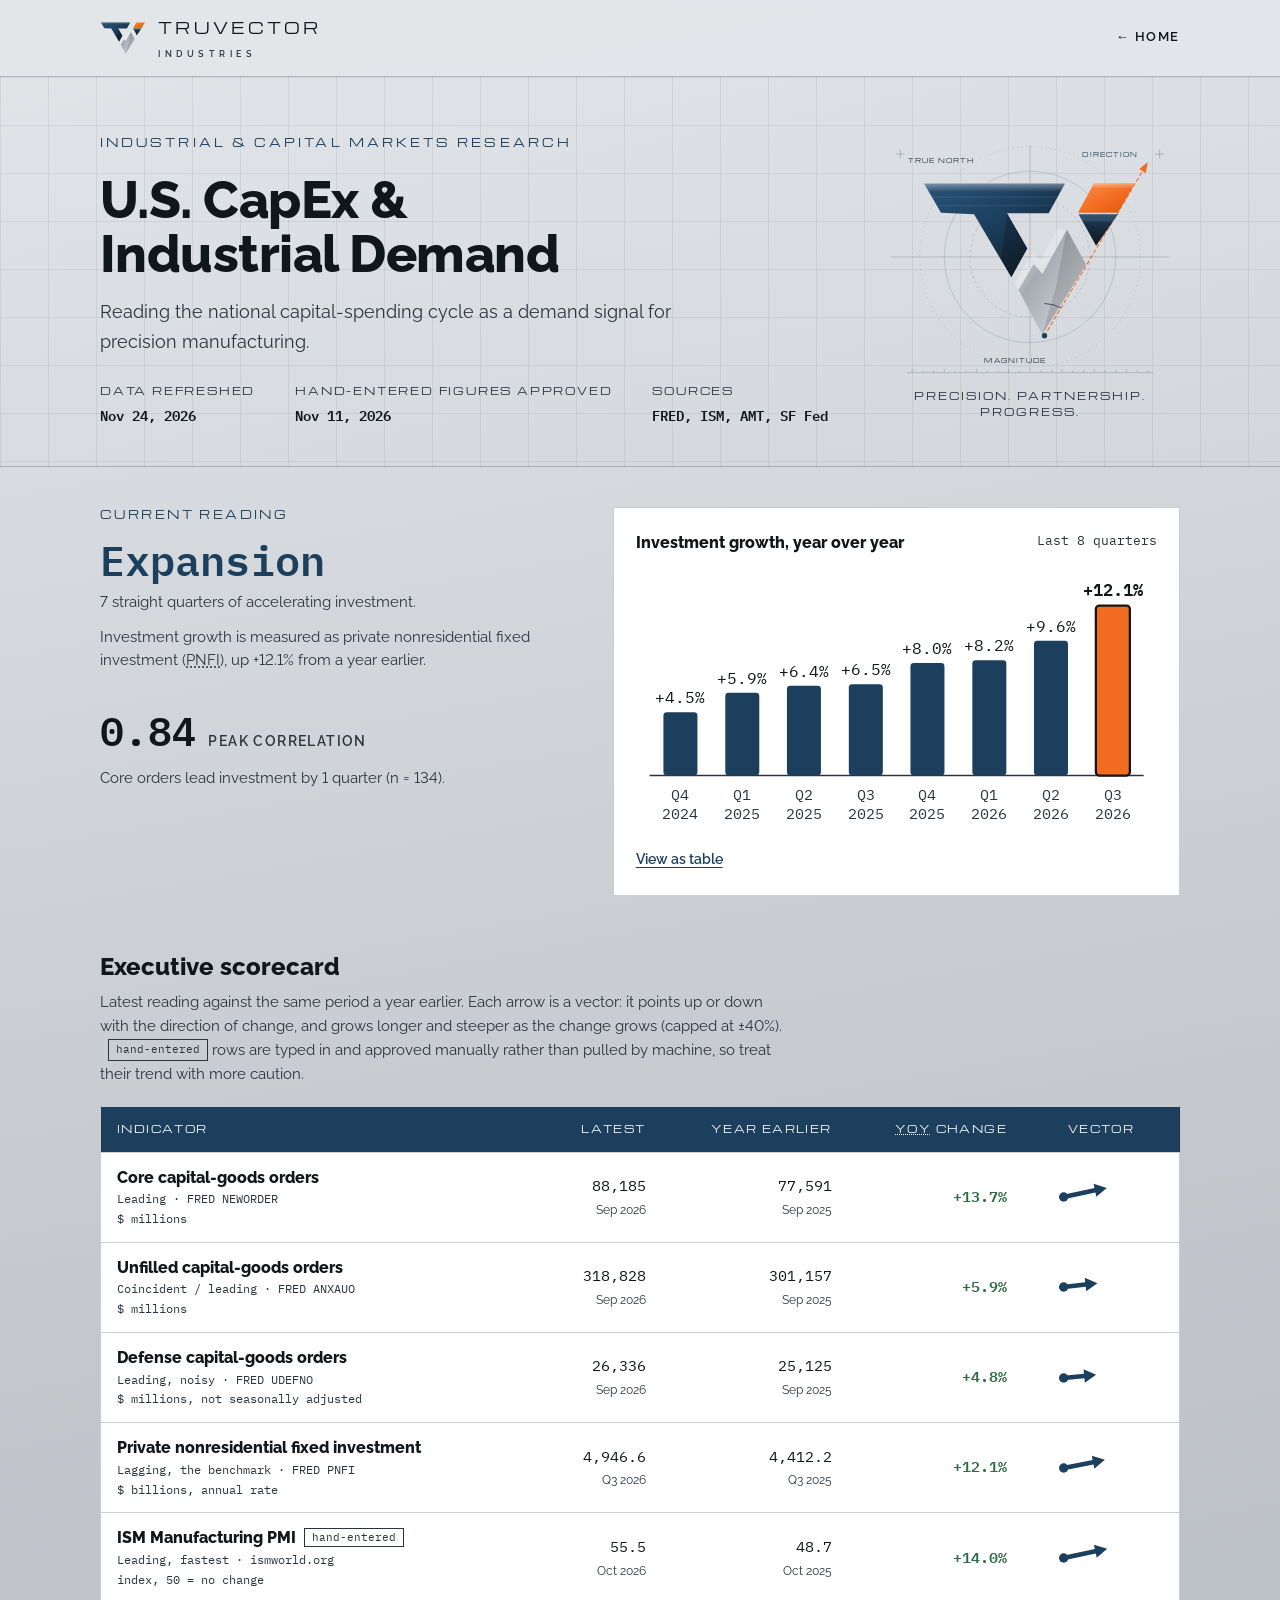
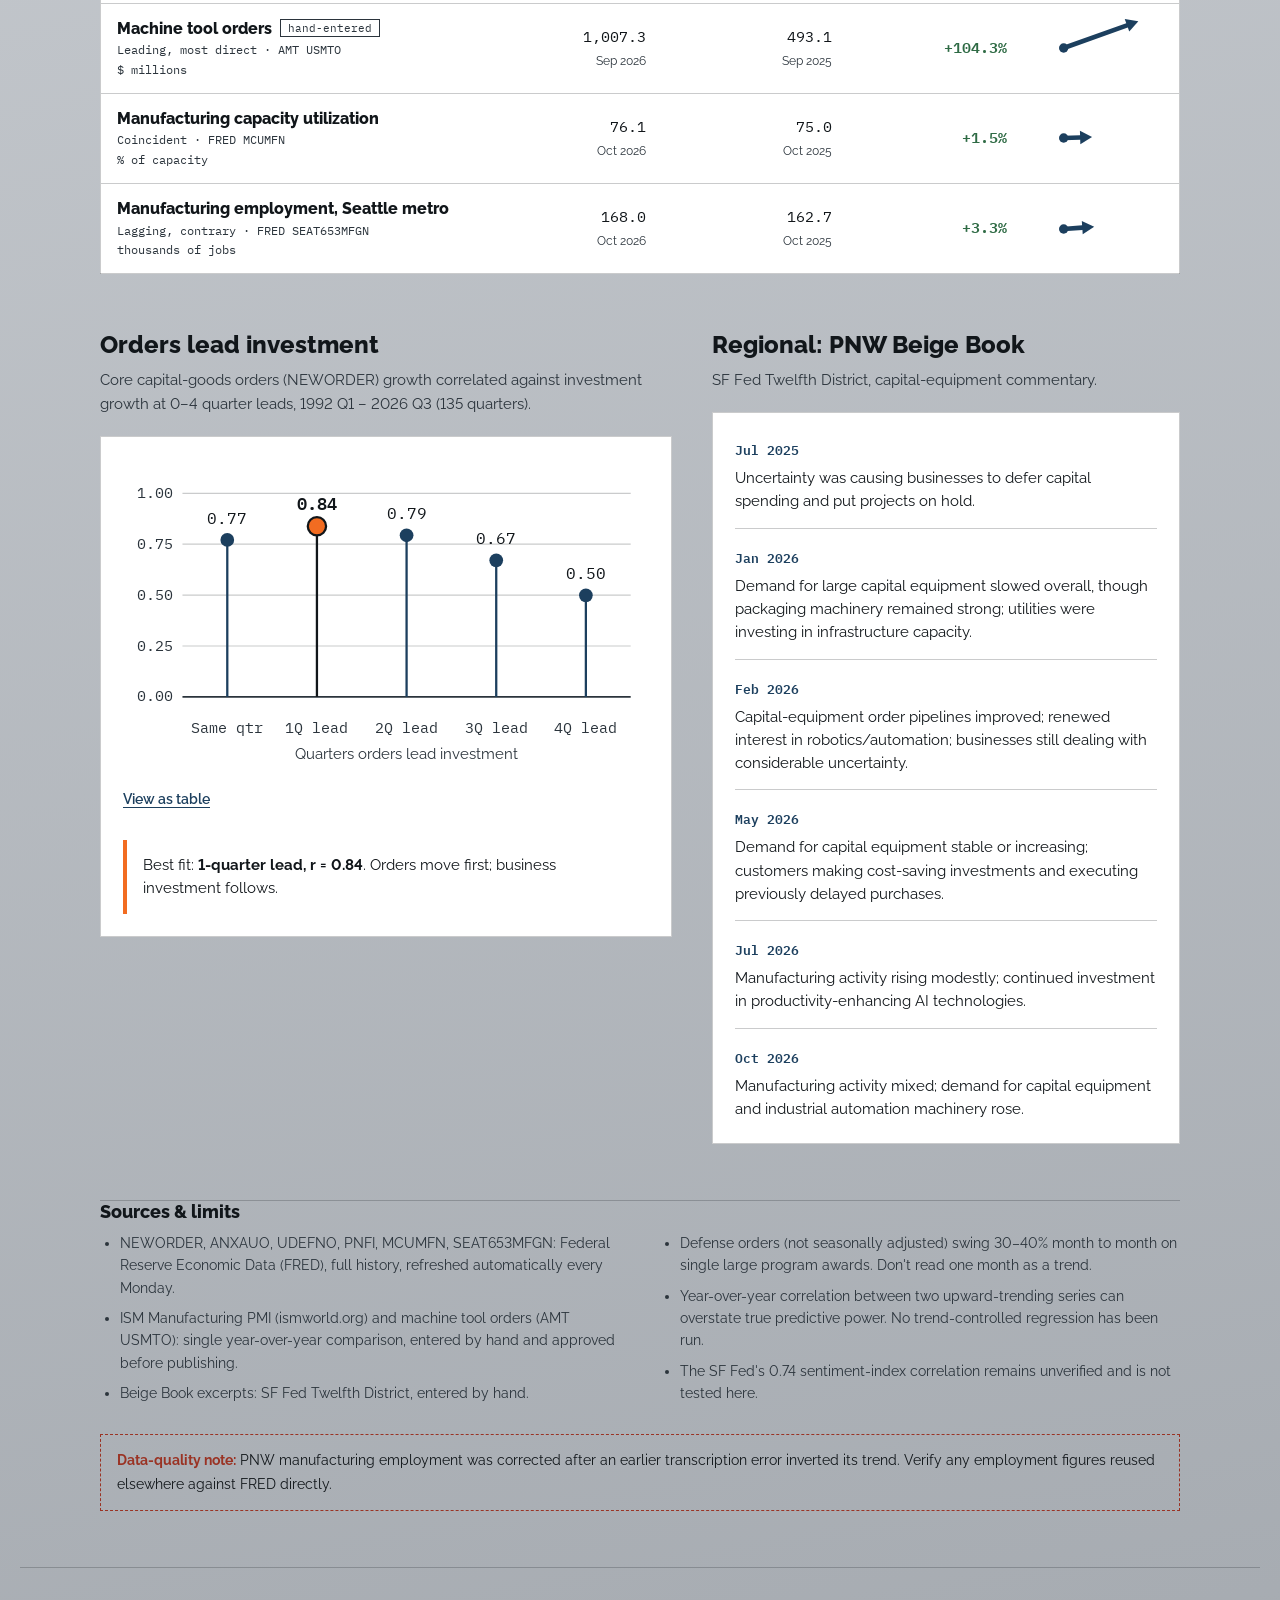
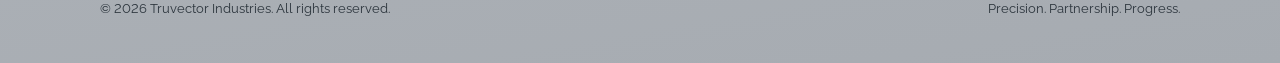
==== commit 59924299: "Update CapEx dashboard data" ====
--- a/public/capex-dashboard.html
+++ b/public/capex-dashboard.html
@@ -384,7 +384,7 @@
         <h1>U.S. CapEx &amp; Industrial Demand</h1>
         <p class="lede">Reading the national capital-spending cycle as a demand signal for precision manufacturing.</p>
         <dl class="meta-row">
-          <div><dt>Data refreshed</dt><dd><time datetime="2026-11-09">Nov 9, 2026</time></dd></div>
+          <div><dt>Data refreshed</dt><dd><time datetime="2026-11-24">Nov 24, 2026</time></dd></div>
           <div><dt>Hand-entered figures approved</dt><dd><time datetime="2026-11-11">Nov 11, 2026</time></dd></div>
           <div><dt>Sources</dt><dd>FRED, ISM, AMT, SF Fed</dd></div>
         </dl>
@@ -459,8 +459,8 @@
 <tr><th scope='row'><span class='nm'>Private nonresidential fixed investment</span><span class='meta'>Lagging, the benchmark &middot; FRED PNFI</span><span class='meta'>$ billions, annual rate</span></th><td class='n'>4,946.6<span class='per'>Q3 2026</span></td><td class='n col-prior'>4,412.2<span class='per'>Q3 2025</span></td><td class='n chg up'><span class='vh'>up </span>+12.1%</td><td class='vec'><svg class="arr up" viewBox="0 0 72 48" aria-hidden="true" focusable="false"><line x1="8.0" y1="24.0" x2="30.1" y2="19.7" /><polygon points="38.9,17.9 31.0,24.6 29.1,14.8" /><circle cx="8.0" cy="24.0" r="3.5" /></svg></td></tr>
 <tr><th scope='row'><span class='nm'>ISM Manufacturing PMI<span class='flag'>hand-entered</span></span><span class='meta'>Leading, fastest &middot; ismworld.org</span><span class='meta'>index, 50 = no change</span></th><td class='n'>55.5<span class='per'>Oct 2026</span></td><td class='n col-prior'>48.7<span class='per'>Oct 2025</span></td><td class='n chg up'><span class='vh'>up </span>+14.0%</td><td class='vec'><svg class="arr up" viewBox="0 0 72 48" aria-hidden="true" focusable="false"><line x1="8.0" y1="24.0" x2="31.8" y2="18.9" /><polygon points="40.6,17.0 32.8,23.8 30.7,14.0" /><circle cx="8.0" cy="24.0" r="3.5" /></svg></td></tr>
 <tr><th scope='row'><span class='nm'>Machine tool orders<span class='flag'>hand-entered</span></span><span class='meta'>Leading, most direct &middot; AMT USMTO</span><span class='meta'>$ millions</span></th><td class='n'>1,007.3<span class='per'>Sep 2026</span></td><td class='n col-prior'>493.1<span class='per'>Sep 2025</span></td><td class='n chg up'><span class='vh'>up </span>+104.3%</td><td class='vec'><svg class="arr up" viewBox="0 0 72 48" aria-hidden="true" focusable="false"><line x1="8.0" y1="24.0" x2="55.5" y2="7.0" /><polygon points="64.0,4.0 57.2,11.7 53.8,2.3" /><circle cx="8.0" cy="24.0" r="3.5" /></svg></td></tr>
-<tr><th scope='row'><span class='nm'>Manufacturing capacity utilization</span><span class='meta'>Coincident &middot; FRED MCUMFN</span><span class='meta'>% of capacity</span></th><td class='n'>75.9<span class='per'>Sep 2026</span></td><td class='n col-prior'>75.7<span class='per'>Sep 2025</span></td><td class='n chg up'><span class='vh'>up </span>+0.3%</td><td class='vec'><svg class="arr up" viewBox="0 0 72 48" aria-hidden="true" focusable="false"><line x1="8.0" y1="24.0" x2="19.3" y2="23.9" /><polygon points="28.3,23.8 19.3,28.9 19.2,18.9" /><circle cx="8.0" cy="24.0" r="3.5" /></svg></td></tr>
-<tr><th scope='row'><span class='nm'>Manufacturing employment, Seattle metro</span><span class='meta'>Lagging, contrary &middot; FRED SEAT653MFGN</span><span class='meta'>thousands of jobs</span></th><td class='n'>167.9<span class='per'>Sep 2026</span></td><td class='n col-prior'>162.5<span class='per'>Sep 2025</span></td><td class='n chg up'><span class='vh'>up </span>+3.3%</td><td class='vec'><svg class="arr up" viewBox="0 0 72 48" aria-hidden="true" focusable="false"><line x1="8.0" y1="24.0" x2="22.0" y2="23.0" /><polygon points="31.0,22.3 22.4,28.0 21.7,18.0" /><circle cx="8.0" cy="24.0" r="3.5" /></svg></td></tr>
+<tr><th scope='row'><span class='nm'>Manufacturing capacity utilization</span><span class='meta'>Coincident &middot; FRED MCUMFN</span><span class='meta'>% of capacity</span></th><td class='n'>76.1<span class='per'>Oct 2026</span></td><td class='n col-prior'>75.0<span class='per'>Oct 2025</span></td><td class='n chg up'><span class='vh'>up </span>+1.5%</td><td class='vec'><svg class="arr up" viewBox="0 0 72 48" aria-hidden="true" focusable="false"><line x1="8.0" y1="24.0" x2="20.3" y2="23.6" /><polygon points="29.3,23.3 20.5,28.6 20.2,18.6" /><circle cx="8.0" cy="24.0" r="3.5" /></svg></td></tr>
+<tr><th scope='row'><span class='nm'>Manufacturing employment, Seattle metro</span><span class='meta'>Lagging, contrary &middot; FRED SEAT653MFGN</span><span class='meta'>thousands of jobs</span></th><td class='n'>168.0<span class='per'>Oct 2026</span></td><td class='n col-prior'>162.7<span class='per'>Oct 2025</span></td><td class='n chg up'><span class='vh'>up </span>+3.3%</td><td class='vec'><svg class="arr up" viewBox="0 0 72 48" aria-hidden="true" focusable="false"><line x1="8.0" y1="24.0" x2="22.0" y2="23.0" /><polygon points="30.9,22.4 22.3,28.0 21.6,18.0" /><circle cx="8.0" cy="24.0" r="3.5" /></svg></td></tr>
           </tbody>
         </table>
       </div>
